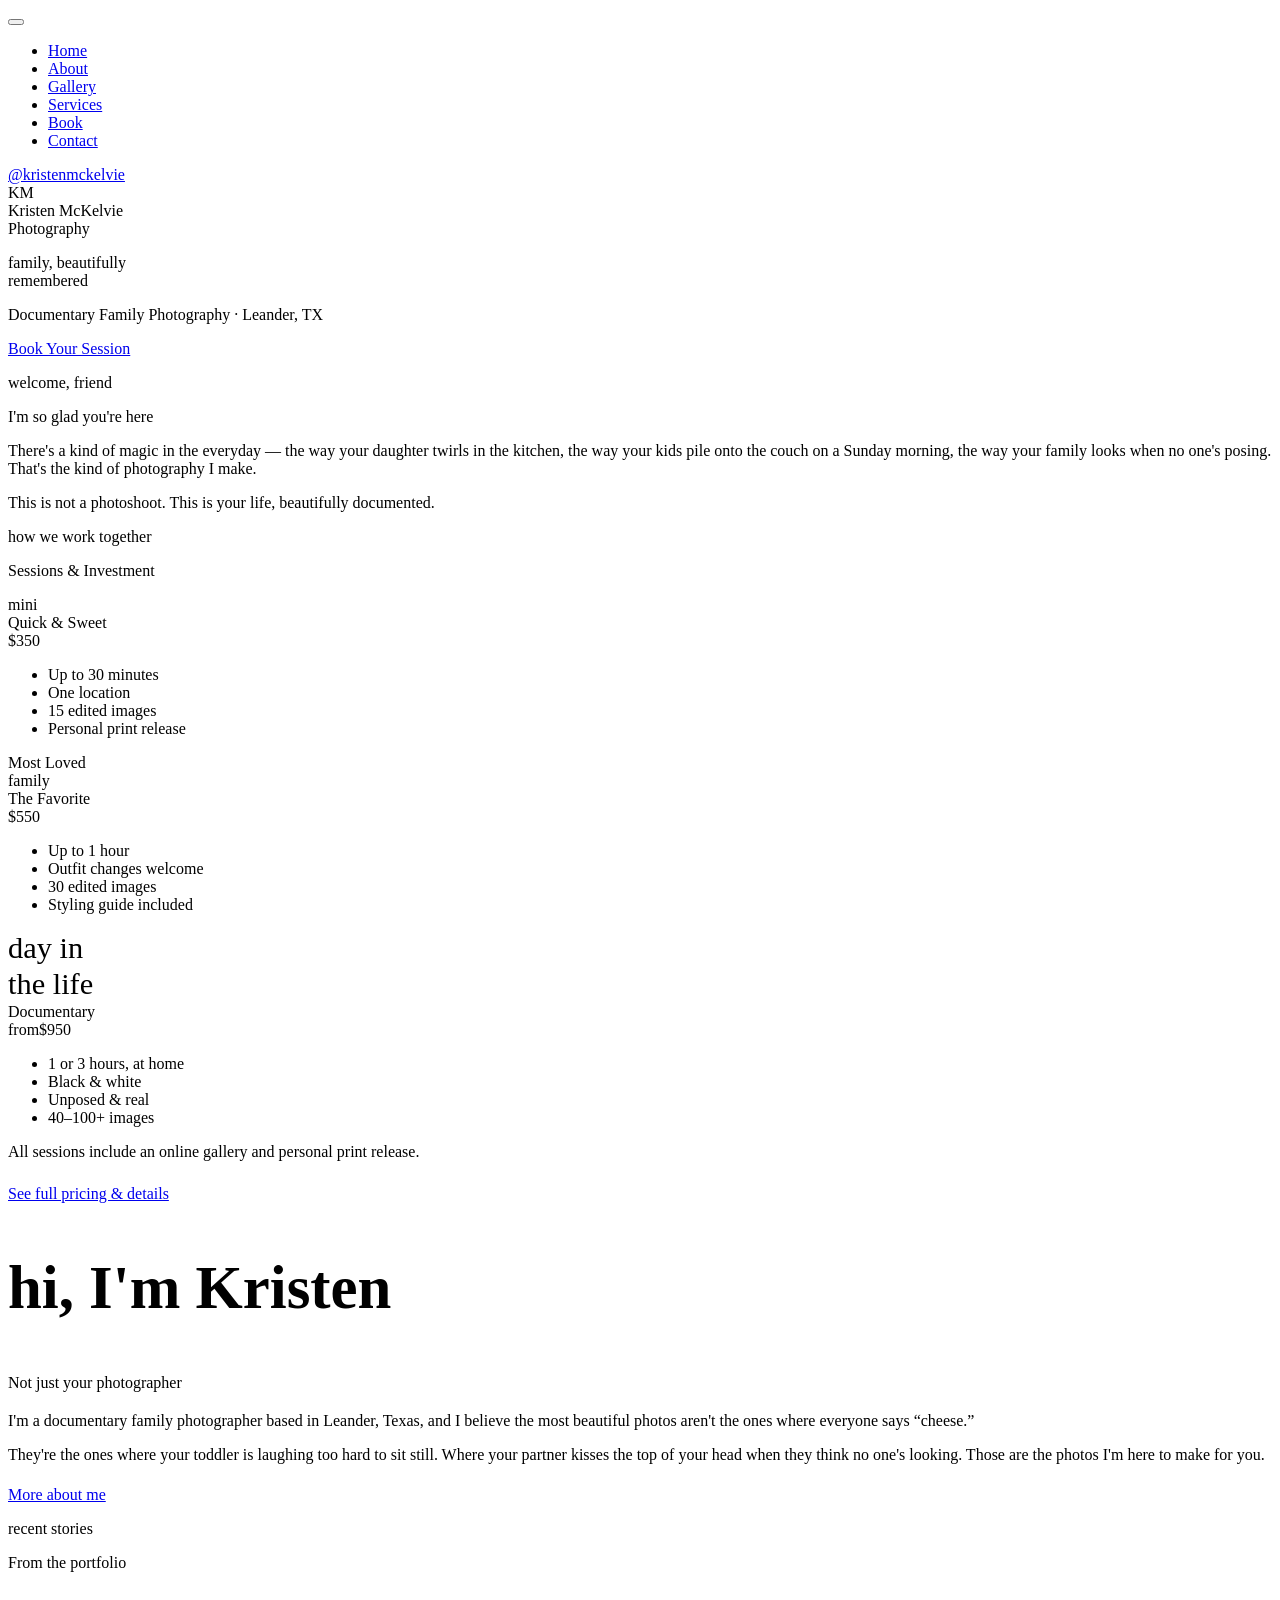
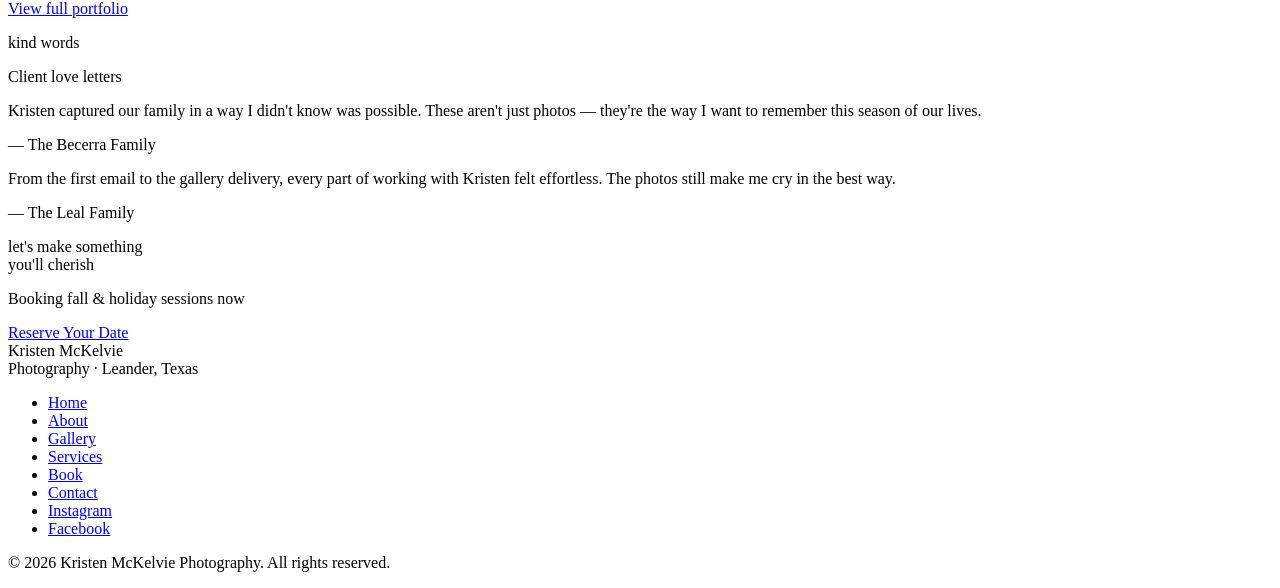
==== index.html @ efed66d5 "Add files via upload" ====
<!DOCTYPE html>
<html lang="en">
<head>
  <meta charset="UTF-8" />
  <meta name="viewport" content="width=device-width, initial-scale=1.0" />
  <title>Kristen McKelvie Photography | Documentary Family Photography in Leander, TX</title>
  <meta name="description" content="Documentary-style family photography in Leander, Texas. Real, unposed moments — beautifully remembered. Family sessions, mini sessions, and Day In The Life documentary sessions." />

  <!-- Google Fonts: Quicksand + Libre Baskerville -->
  <link rel="preconnect" href="https://fonts.googleapis.com" />
  <link rel="preconnect" href="https://fonts.gstatic.com" crossorigin />
  <link href="https://fonts.googleapis.com/css2?family=Quicksand:wght@300;400;500&family=Libre+Baskerville:ital@0;1&display=swap" rel="stylesheet" />

  <link rel="stylesheet" href="css/style.css" />
</head>
<body>

  <!-- ============ HEADER ============ -->
  <header class="site-header">
    <div class="nav-bar">
      <button class="nav-toggle" aria-label="Menu" aria-expanded="false">
        <span></span><span></span><span></span>
      </button>
      <ul class="nav-links" id="navLinks">
        <li><a href="index.html" class="active">Home</a></li>
        <li><a href="about.html">About</a></li>
        <li><a href="gallery.html">Gallery</a></li>
        <li><a href="services.html">Services</a></li>
        <li><a href="booking.html">Book</a></li>
        <li><a href="contact.html">Contact</a></li>
      </ul>
      <a href="https://www.instagram.com/kristenmckelvie/" target="_blank" rel="noopener" class="nav-social">@kristenmckelvie</a>
    </div>

    <div class="logo-lockup">
      <div class="logo-monogram">KM</div>
      <div class="logo-name">Kristen McKelvie</div>
      <div class="logo-sub">Photography</div>
    </div>
  </header>

  <!-- ============ HERO ============ -->
  <!-- To set the hero image: add background-image in the style attribute below,
       e.g. style="background-image:url('images/hero.jpg')" -->
  <section class="hero" style="background-image:url('images/hero.jpg')">
    <div class="hero-inner">
      <p class="hero-script">family, beautifully<br />remembered</p>
      <p class="hero-eyebrow">Documentary Family Photography &middot; Leander, TX</p>
      <a href="booking.html" class="btn btn-light">Book Your Session</a>
    </div>
  </section>

  <!-- ============ WELCOME ============ -->
  <section class="section-pad bg-cream center">
    <div class="wrap fade-up">
      <p class="section-script">welcome, friend</p>
      <p class="section-eyebrow">I'm so glad you're here</p>
      <p class="lead">
        There's a kind of magic in the everyday &mdash; the way your daughter
        twirls in the kitchen, the way your kids pile onto the couch on a Sunday
        morning, the way your family looks when no one's posing. That's the kind
        of photography I make.
      </p>
      <p class="tagline">
        This is not a photoshoot. This is your life, beautifully documented.
      </p>
    </div>
  </section>

  <!-- ============ PRICING ============ -->
  <section class="section-pad bg-offwhite center">
    <div class="wrap fade-up">
      <p class="section-script">how we work together</p>
      <p class="section-eyebrow">Sessions &amp; Investment</p>

      <div class="pricing-grid">
        <!-- Mini -->
        <div class="price-card">
          <div class="tier-name">mini</div>
          <div class="tier-kicker">Quick &amp; Sweet</div>
          <div class="tier-price">$350</div>
          <ul>
            <li>Up to 30 minutes</li>
            <li>One location</li>
            <li>15 edited images</li>
            <li>Personal print release</li>
          </ul>
        </div>

        <!-- Family (featured) -->
        <div class="price-card featured">
          <div class="badge">Most Loved</div>
          <div class="tier-name">family</div>
          <div class="tier-kicker">The Favorite</div>
          <div class="tier-price">$550</div>
          <ul>
            <li>Up to 1 hour</li>
            <li>Outfit changes welcome</li>
            <li>30 edited images</li>
            <li>Styling guide included</li>
          </ul>
        </div>

        <!-- Day In The Life -->
        <div class="price-card">
          <div class="tier-name" style="font-size:1.9rem;line-height:1.2;">day in<br />the life</div>
          <div class="tier-kicker">Documentary</div>
          <div class="tier-price"><span class="from">from</span>$950</div>
          <ul>
            <li>1 or 3 hours, at home</li>
            <li>Black &amp; white</li>
            <li>Unposed &amp; real</li>
            <li>40&ndash;100+ images</li>
          </ul>
        </div>
      </div>

      <p class="tagline" style="color:var(--slate);">
        All sessions include an online gallery and personal print release.
      </p>
      <div style="margin-top:1.5rem;">
        <a href="services.html" class="text-link">See full pricing &amp; details</a>
      </div>
    </div>
  </section>

  <!-- ============ ABOUT ============ -->
  <section class="section-pad bg-cream">
    <div class="wrap split fade-up">
      <div class="split-img" style="background-image:url('images/kristen-portrait.jpg')"></div>
      <div>
        <h2 class="script" style="font-size:clamp(2.6rem,5vw,3.8rem);">hi, I'm Kristen</h2>
        <p class="eyebrow" style="margin:0.75rem 0 1.25rem;">Not just your photographer</p>
        <p>
          I'm a documentary family photographer based in Leander, Texas, and I
          believe the most beautiful photos aren't the ones where everyone says
          &ldquo;cheese.&rdquo;
        </p>
        <p>
          They're the ones where your toddler is laughing too hard to sit still.
          Where your partner kisses the top of your head when they think no
          one's looking. Those are the photos I'm here to make for you.
        </p>
        <p style="margin-top:1.4rem;">
          <a href="about.html" class="text-link">More about me</a>
        </p>
      </div>
    </div>
  </section>

  <!-- ============ PORTFOLIO PREVIEW ============ -->
  <section class="section-pad bg-offwhite center">
    <div class="wrap fade-up">
      <p class="section-script">recent stories</p>
      <p class="section-eyebrow">From the portfolio</p>
      <div class="gallery-grid">
        <!-- Replace the background-image paths with your real photos -->
        <div class="tile" style="background-image:url('images/portfolio-1.jpg')"></div>
        <div class="tile" style="background-image:url('images/portfolio-2.jpg')"></div>
        <div class="tile" style="background-image:url('images/portfolio-3.jpg')"></div>
        <div class="tile" style="background-image:url('images/portfolio-4.jpg')"></div>
        <div class="tile" style="background-image:url('images/portfolio-5.jpg')"></div>
        <div class="tile" style="background-image:url('images/portfolio-6.jpg')"></div>
        <div class="tile" style="background-image:url('images/portfolio-7.jpg')"></div>
        <div class="tile" style="background-image:url('images/portfolio-8.jpg')"></div>
      </div>
      <div style="margin-top:1.75rem;">
        <a href="gallery.html" class="text-link">View full portfolio</a>
      </div>
    </div>
  </section>

  <!-- ============ TESTIMONIALS ============ -->
  <section class="section-pad bg-cream center">
    <div class="wrap fade-up">
      <p class="section-script">kind words</p>
      <p class="section-eyebrow">Client love letters</p>
      <div class="testimonial-grid">
        <div class="testimonial">
          <p>
            Kristen captured our family in a way I didn't know was possible.
            These aren't just photos &mdash; they're the way I want to remember
            this season of our lives.
          </p>
          <p class="attr">&mdash; The Becerra Family</p>
        </div>
        <div class="testimonial">
          <p>
            From the first email to the gallery delivery, every part of working
            with Kristen felt effortless. The photos still make me cry in the
            best way.
          </p>
          <p class="attr">&mdash; The Leal Family</p>
        </div>
      </div>
    </div>
  </section>

  <!-- ============ CTA ============ -->
  <section class="cta-banner fade-up">
    <p class="script">let's make something<br />you'll cherish</p>
    <p class="eyebrow">Booking fall &amp; holiday sessions now</p>
    <a href="booking.html" class="btn btn-light">Reserve Your Date</a>
  </section>

  <!-- ============ FOOTER ============ -->
  <footer class="site-footer">
    <div class="f-name">Kristen McKelvie</div>
    <div class="f-sub">Photography &middot; Leander, Texas</div>
    <ul class="f-links">
      <li><a href="index.html">Home</a></li>
      <li><a href="about.html">About</a></li>
      <li><a href="gallery.html">Gallery</a></li>
      <li><a href="services.html">Services</a></li>
      <li><a href="booking.html">Book</a></li>
      <li><a href="contact.html">Contact</a></li>
      <li><a href="https://www.instagram.com/kristenmckelvie/" target="_blank" rel="noopener">Instagram</a></li>
      <li><a href="https://www.facebook.com/KristenLeePhotog/" target="_blank" rel="noopener">Facebook</a></li>
    </ul>
    <p class="f-fine">&copy; 2026 Kristen McKelvie Photography. All rights reserved.</p>
  </footer>

  <script src="js/main.js"></script>
</body>
</html>
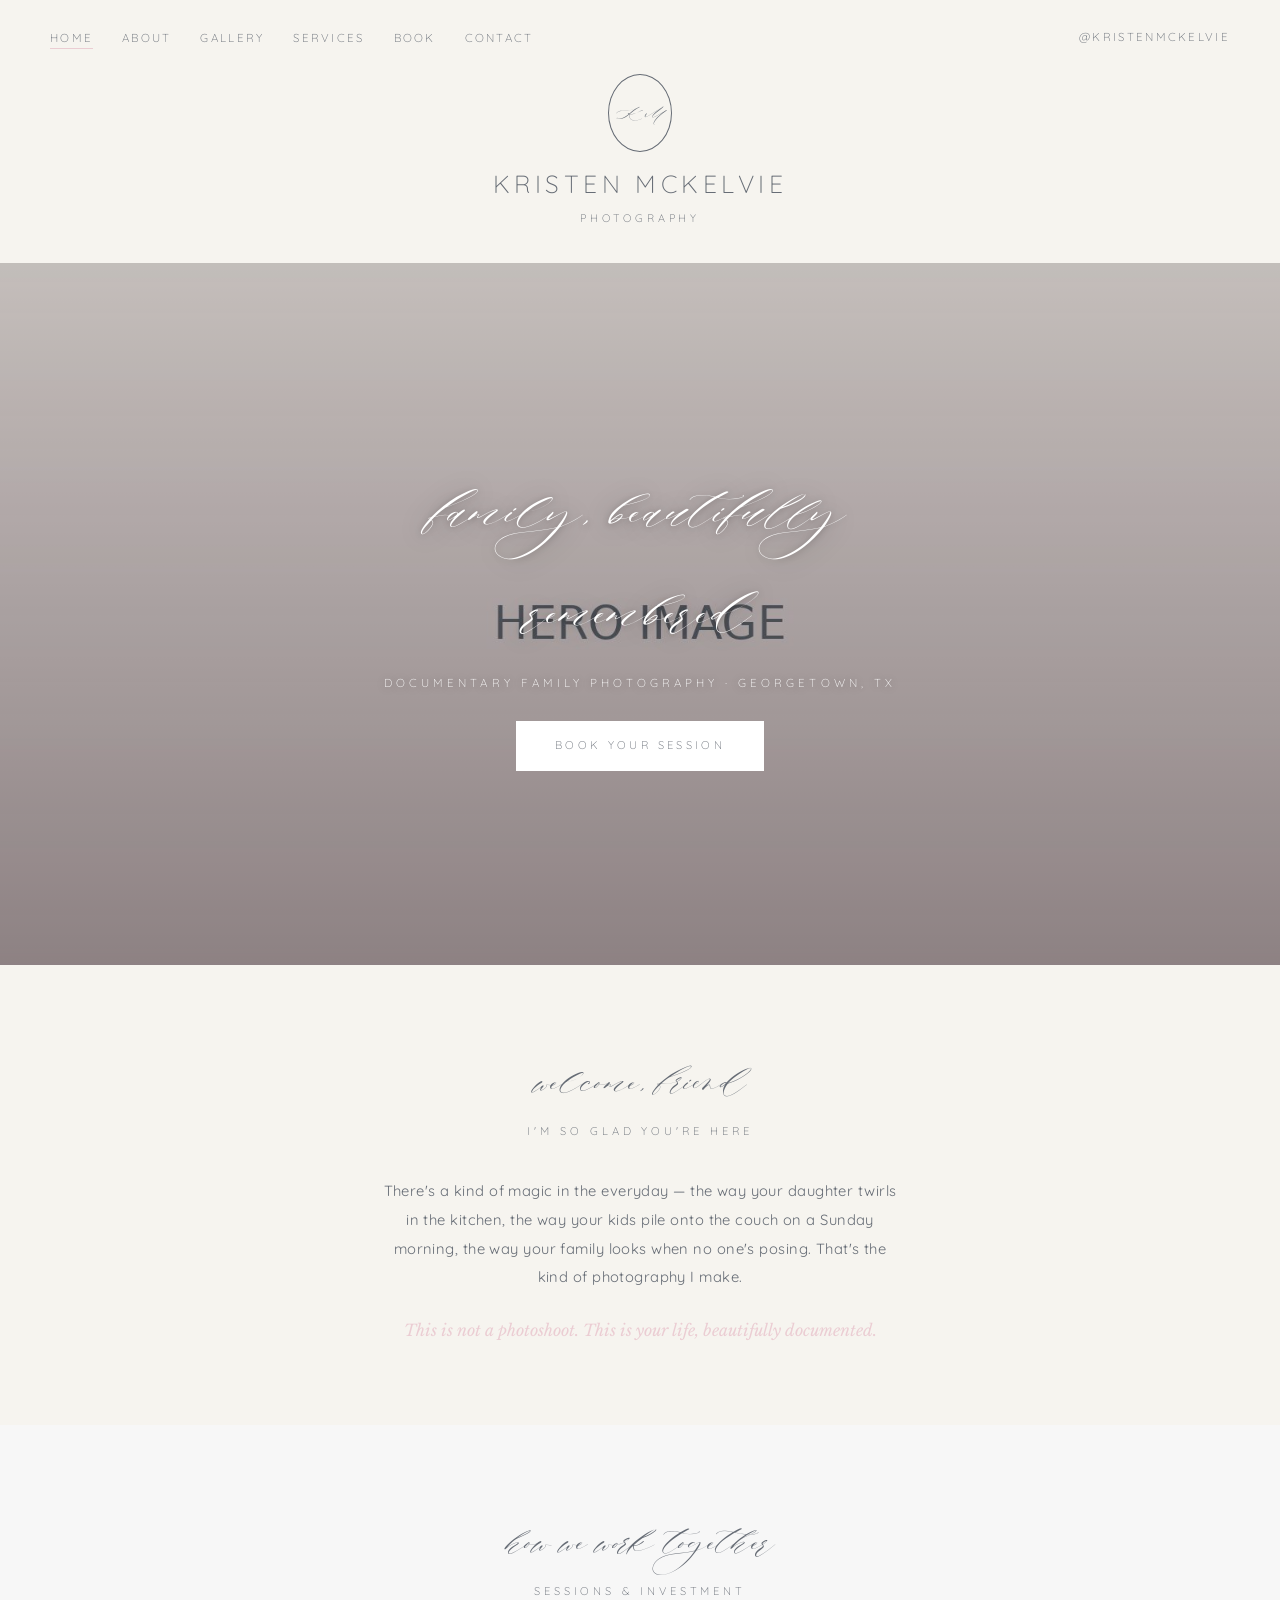
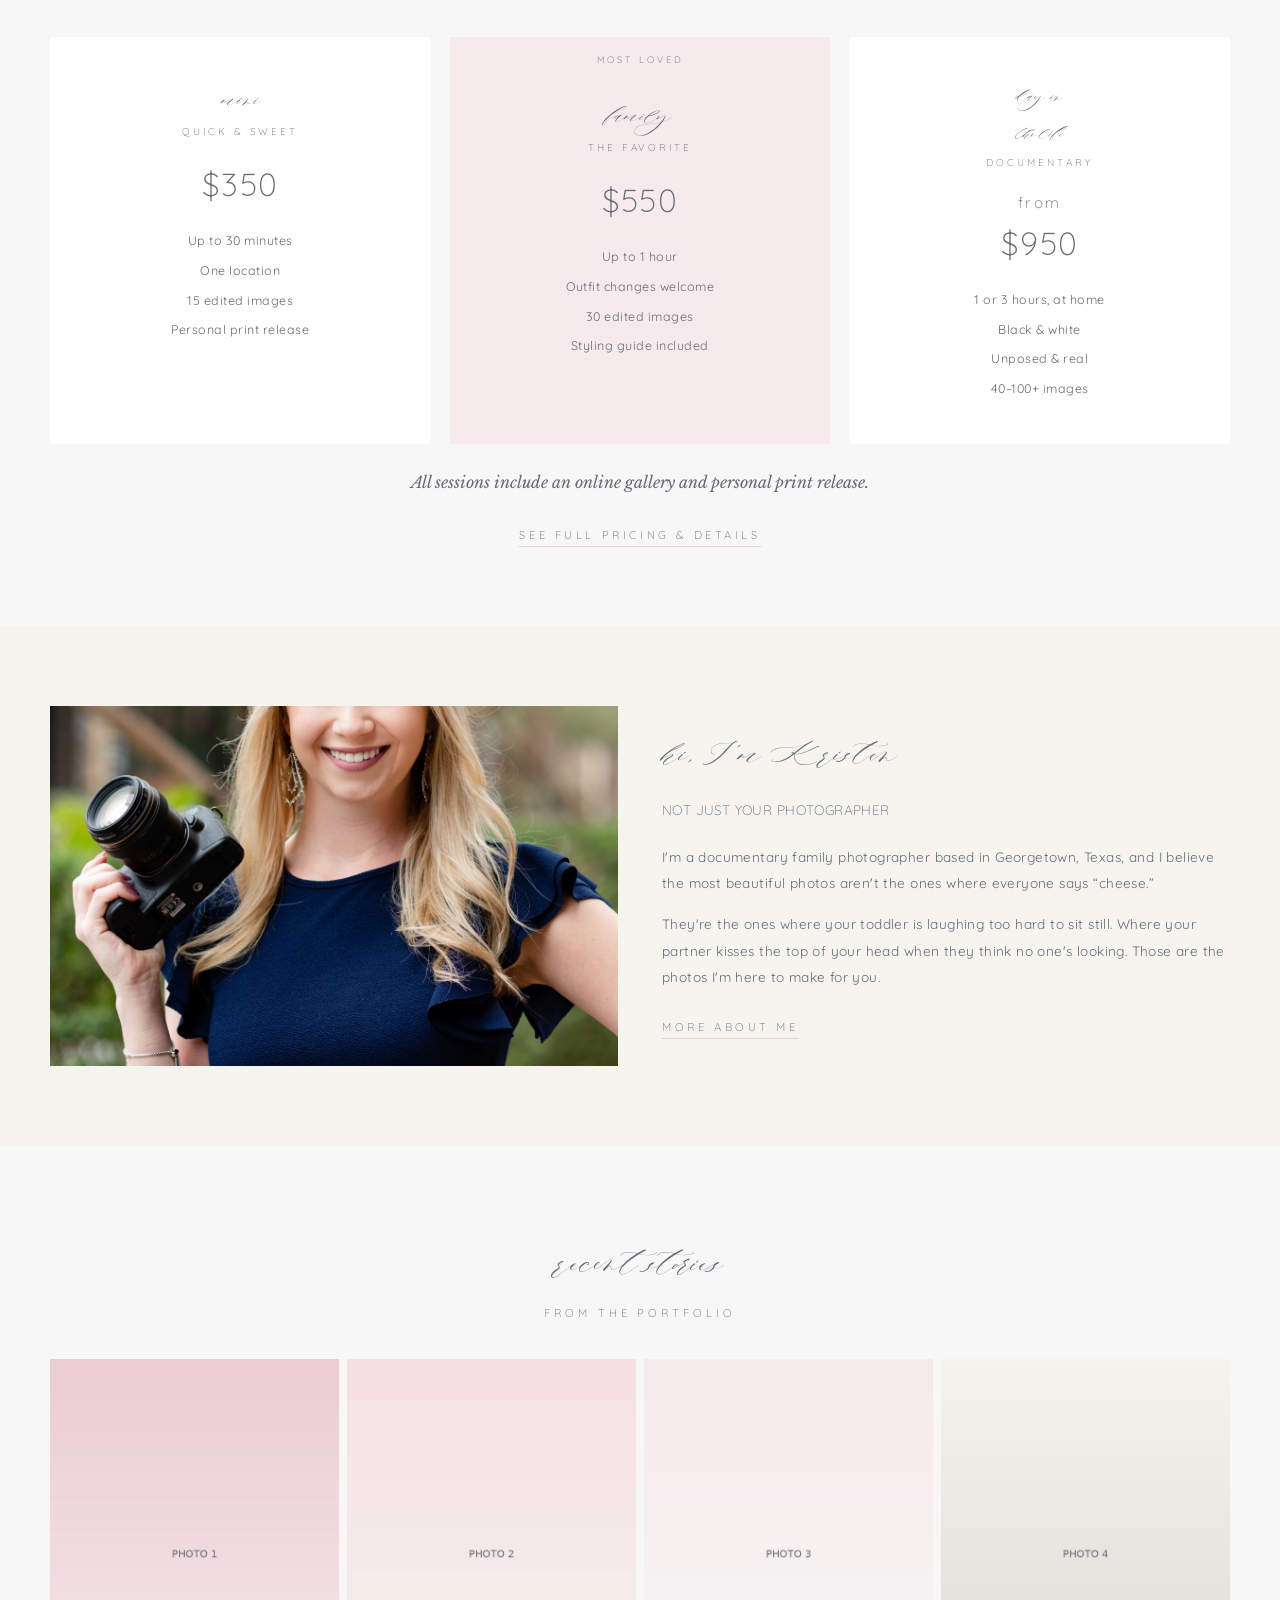
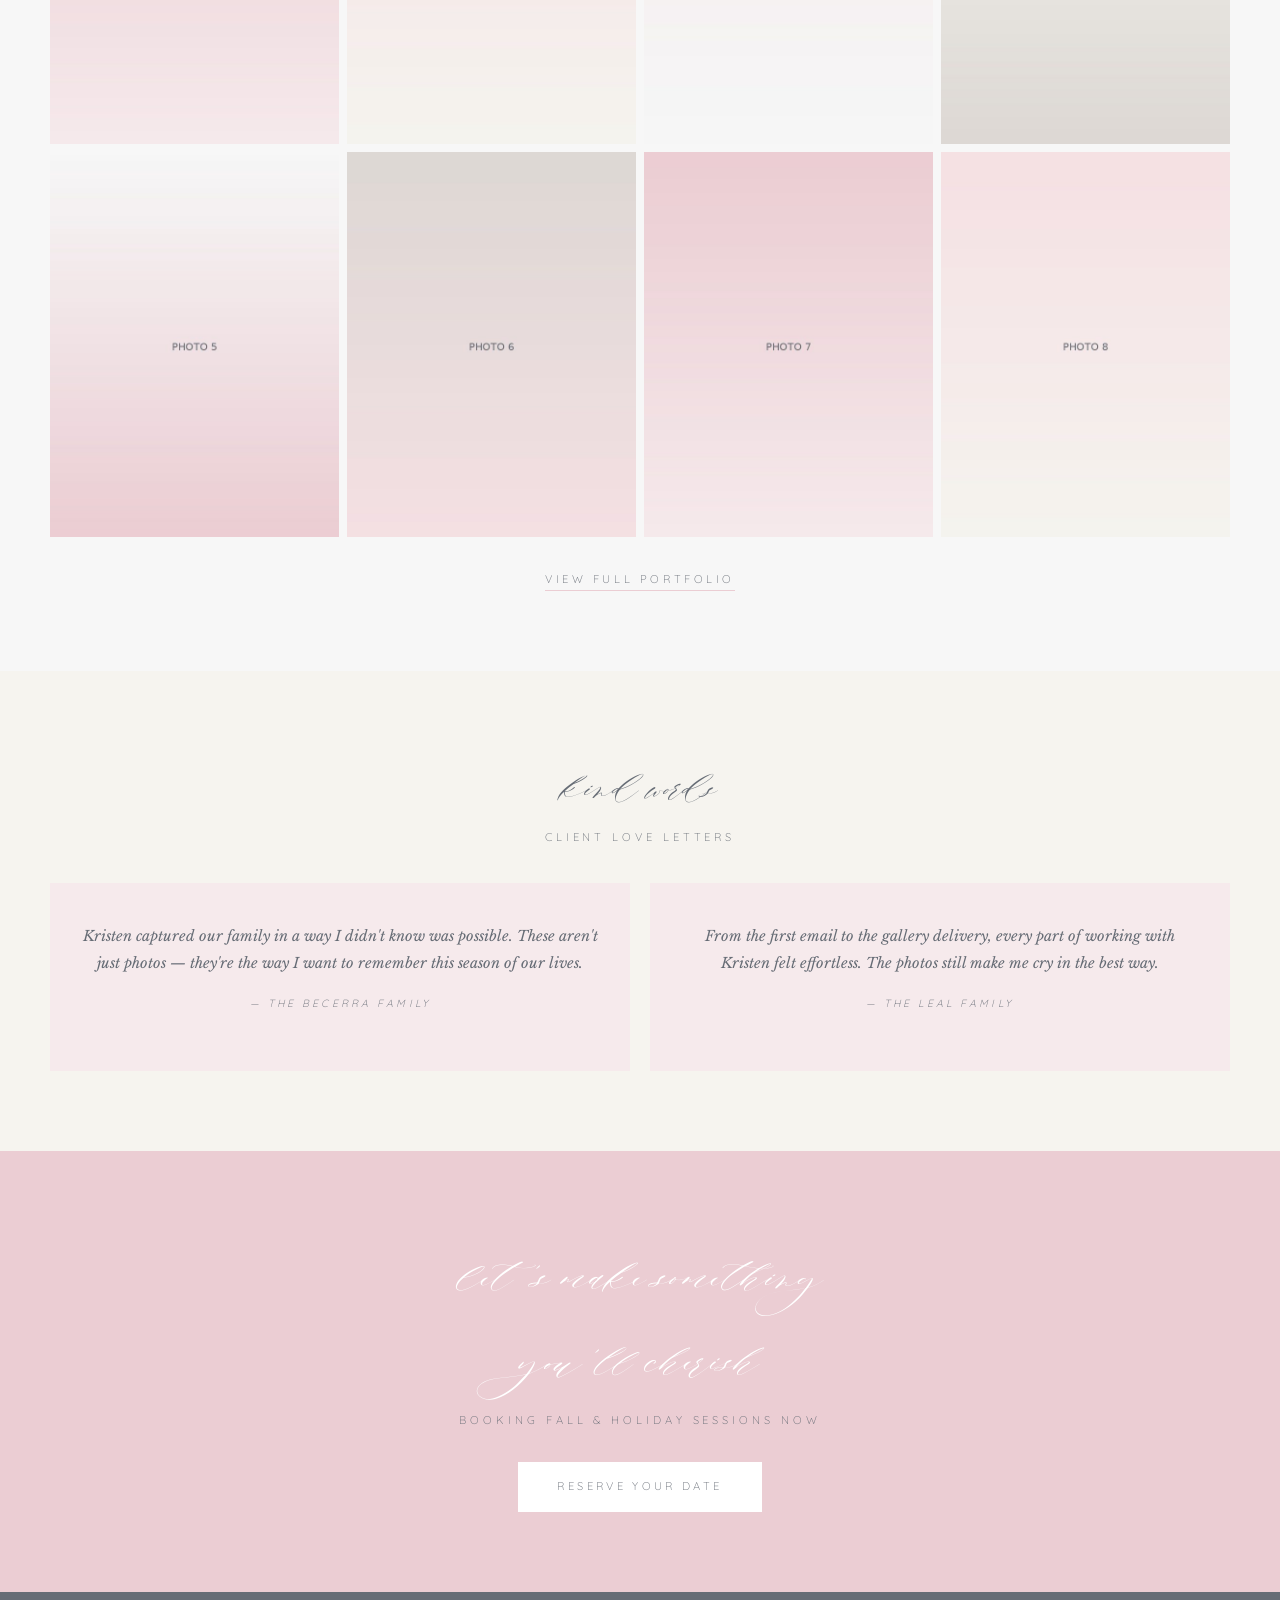
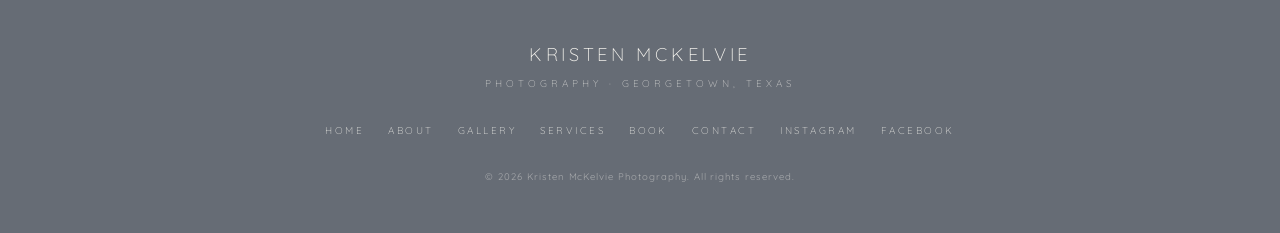
==== commit 22ae64af: "Update location from Leander to Georgetown across all pages Also adds CLAUDE.md with note to commit " ====
--- a/index.html
+++ b/index.html
@@ -3,8 +3,8 @@
 <head>
   <meta charset="UTF-8" />
   <meta name="viewport" content="width=device-width, initial-scale=1.0" />
-  <title>Kristen McKelvie Photography | Documentary Family Photography in Leander, TX</title>
-  <meta name="description" content="Documentary-style family photography in Leander, Texas. Real, unposed moments — beautifully remembered. Family sessions, mini sessions, and Day In The Life documentary sessions." />
+  <title>Kristen McKelvie Photography | Documentary Family Photography in Georgetown, TX</title>
+  <meta name="description" content="Documentary-style family photography in Georgetown, Texas. Real, unposed moments — beautifully remembered. Family sessions, mini sessions, and Day In The Life documentary sessions." />
 
   <!-- Google Fonts: Quicksand + Libre Baskerville -->
   <link rel="preconnect" href="https://fonts.googleapis.com" />
@@ -45,7 +45,7 @@
   <section class="hero" style="background-image:url('images/hero.jpg')">
     <div class="hero-inner">
       <p class="hero-script">family, beautifully<br />remembered</p>
-      <p class="hero-eyebrow">Documentary Family Photography &middot; Leander, TX</p>
+      <p class="hero-eyebrow">Documentary Family Photography &middot; Georgetown, TX</p>
       <a href="booking.html" class="btn btn-light">Book Your Session</a>
     </div>
   </section>
@@ -132,7 +132,7 @@
         <h2 class="script" style="font-size:clamp(2.6rem,5vw,3.8rem);">hi, I'm Kristen</h2>
         <p class="eyebrow" style="margin:0.75rem 0 1.25rem;">Not just your photographer</p>
         <p>
-          I'm a documentary family photographer based in Leander, Texas, and I
+          I'm a documentary family photographer based in Georgetown, Texas, and I
           believe the most beautiful photos aren't the ones where everyone says
           &ldquo;cheese.&rdquo;
         </p>
@@ -206,7 +206,7 @@
   <!-- ============ FOOTER ============ -->
   <footer class="site-footer">
     <div class="f-name">Kristen McKelvie</div>
-    <div class="f-sub">Photography &middot; Leander, Texas</div>
+    <div class="f-sub">Photography &middot; Georgetown, Texas</div>
     <ul class="f-links">
       <li><a href="index.html">Home</a></li>
       <li><a href="about.html">About</a></li>
--- a/css/style.css
+++ b/css/style.css
@@ -0,0 +1,666 @@
+/* ============================================
+   Kristen McKelvie Photography
+   Shared stylesheet
+   ============================================ */
+
+/* ---- Fonts ---- */
+@font-face {
+  font-family: "Roselyn";
+  src: url("../fonts/Roselyn-Regular.woff2") format("woff2"),
+       url("../fonts/Roselyn-Regular.woff") format("woff"),
+       url("../fonts/Roselyn-Regular.ttf") format("truetype");
+  font-weight: normal;
+  font-style: normal;
+  font-display: swap;
+}
+
+/* Quicksand + Libre Baskerville load from Google Fonts via <link> in each page head */
+
+/* ---- Design tokens ---- */
+:root {
+  --slate:        #666c75;
+  --cream:        #f6f4ef;
+  --offwhite:     #f7f7f7;
+  --rose:         #ebcdd3;
+  --blush:        #f5e0e4;
+  --blush-pale:   #f6eaec;
+  --taupe:        #ddd8d4;
+  --white:        #ffffff;
+
+  --font-script:  "Roselyn", "Pinyon Script", cursive;
+  --font-serif:   "Libre Baskerville", Georgia, serif;
+  --font-sans:    "Quicksand", -apple-system, BlinkMacSystemFont, sans-serif;
+
+  --maxw:         1180px;
+}
+
+/* ---- Reset ---- */
+* { margin: 0; padding: 0; box-sizing: border-box; }
+html { scroll-behavior: smooth; }
+body {
+  font-family: var(--font-sans);
+  font-weight: 400;
+  color: var(--slate);
+  background: var(--cream);
+  line-height: 1.6;
+  -webkit-font-smoothing: antialiased;
+}
+img { max-width: 100%; display: block; }
+a { color: inherit; }
+
+/* ---- Typography helpers ---- */
+.script {
+  font-family: var(--font-script);
+  font-weight: normal;
+  line-height: 1.1;
+  color: var(--slate);
+}
+.eyebrow {
+  font-family: var(--font-sans);
+  font-weight: 300;
+  font-size: 0.7rem;
+  letter-spacing: 0.35em;
+  text-transform: uppercase;
+  color: var(--slate);
+}
+.serif-italic {
+  font-family: var(--font-serif);
+  font-style: italic;
+}
+.section-pad { padding: 5rem 1.5rem; }
+.wrap { max-width: var(--maxw); margin: 0 auto; }
+.center { text-align: center; }
+
+/* ---- Buttons ---- */
+.btn {
+  display: inline-block;
+  font-family: var(--font-sans);
+  font-weight: 300;
+  font-size: 0.7rem;
+  letter-spacing: 0.3em;
+  text-transform: uppercase;
+  text-decoration: none;
+  padding: 0.95rem 2.4rem;
+  border: 1px solid transparent;
+  transition: all 0.25s ease;
+  cursor: pointer;
+}
+.btn-light { background: var(--white); color: var(--slate); }
+.btn-light:hover { background: var(--slate); color: var(--cream); }
+.btn-slate { background: var(--slate); color: var(--cream); }
+.btn-slate:hover { background: transparent; color: var(--slate); border-color: var(--slate); }
+.btn-outline { background: transparent; color: var(--slate); border-color: var(--slate); }
+.btn-outline:hover { background: var(--slate); color: var(--cream); }
+
+.text-link {
+  font-family: var(--font-sans);
+  font-weight: 300;
+  font-size: 0.7rem;
+  letter-spacing: 0.32em;
+  text-transform: uppercase;
+  text-decoration: none;
+  color: var(--slate);
+  border-bottom: 1px solid var(--rose);
+  padding-bottom: 4px;
+  transition: border-color 0.25s ease;
+}
+.text-link:hover { border-color: var(--slate); }
+
+/* ============================================
+   HEADER / NAV
+   ============================================ */
+.site-header {
+  background: var(--cream);
+  padding: 1.5rem 1.5rem 0.5rem;
+}
+.nav-bar {
+  max-width: var(--maxw);
+  margin: 0 auto;
+  display: flex;
+  justify-content: space-between;
+  align-items: center;
+}
+.nav-links {
+  display: flex;
+  gap: 1.8rem;
+  list-style: none;
+}
+.nav-links a {
+  font-family: var(--font-sans);
+  font-weight: 300;
+  font-size: 0.72rem;
+  letter-spacing: 0.2em;
+  text-transform: uppercase;
+  text-decoration: none;
+  color: var(--slate);
+  padding-bottom: 3px;
+  border-bottom: 1px solid transparent;
+  transition: border-color 0.2s ease;
+}
+.nav-links a:hover,
+.nav-links a.active { border-bottom-color: var(--rose); }
+
+.nav-social {
+  font-family: var(--font-sans);
+  font-weight: 300;
+  font-size: 0.72rem;
+  letter-spacing: 0.2em;
+  text-transform: uppercase;
+  text-decoration: none;
+  color: var(--slate);
+}
+
+/* Logo lockup */
+.logo-lockup {
+  text-align: center;
+  padding: 1.5rem 0 1.75rem;
+}
+.logo-monogram {
+  display: inline-flex;
+  align-items: center;
+  justify-content: center;
+  width: 64px; height: 78px;
+  border: 1px solid var(--slate);
+  border-radius: 50%;
+  font-family: var(--font-script);
+  font-size: 2.1rem;
+  color: var(--slate);
+  margin-bottom: 0.75rem;
+}
+.logo-name {
+  font-family: var(--font-sans);
+  font-weight: 300;
+  font-size: 1.55rem;
+  letter-spacing: 0.18em;
+  text-transform: uppercase;
+  color: var(--slate);
+}
+.logo-sub {
+  font-family: var(--font-sans);
+  font-weight: 300;
+  font-size: 0.68rem;
+  letter-spacing: 0.35em;
+  text-transform: uppercase;
+  color: var(--slate);
+  margin-top: 0.4rem;
+}
+
+/* Mobile nav toggle */
+.nav-toggle { display: none; background: none; border: none; cursor: pointer; }
+.nav-toggle span {
+  display: block; width: 24px; height: 1.5px;
+  background: var(--slate); margin: 5px 0;
+  transition: all 0.3s ease;
+}
+
+/* ============================================
+   HERO
+   ============================================ */
+.hero {
+  position: relative;
+  min-height: 78vh;
+  display: flex;
+  align-items: center;
+  justify-content: center;
+  text-align: center;
+  background-size: cover;
+  background-position: center;
+  background-color: var(--taupe);
+}
+.hero::after {
+  content: "";
+  position: absolute; inset: 0;
+  background: linear-gradient(180deg, rgba(0,0,0,0.12), rgba(0,0,0,0.42));
+}
+.hero-inner { position: relative; z-index: 2; padding: 2rem 1.5rem; color: var(--white); }
+.hero-script {
+  font-family: var(--font-script);
+  font-size: clamp(3.2rem, 8vw, 6rem);
+  line-height: 1.05;
+  color: var(--white);
+  margin-bottom: 1rem;
+  text-shadow: 0 2px 24px rgba(0,0,0,0.35), 0 1px 6px rgba(0,0,0,0.25);
+}
+.hero-eyebrow {
+  font-family: var(--font-sans);
+  font-weight: 300;
+  font-size: 0.72rem;
+  letter-spacing: 0.35em;
+  text-transform: uppercase;
+  color: var(--white);
+  margin-bottom: 1.75rem;
+  text-shadow: 0 1px 8px rgba(0,0,0,0.4);
+}
+
+/* page banner (smaller hero for inner pages) */
+.page-banner {
+  position: relative;
+  min-height: 42vh;
+  display: flex;
+  align-items: center;
+  justify-content: center;
+  text-align: center;
+  background-size: cover;
+  background-position: center;
+  background-color: var(--taupe);
+}
+.page-banner::after {
+  content: "";
+  position: absolute; inset: 0;
+  background: rgba(0,0,0,0.18);
+}
+.page-banner .script {
+  position: relative; z-index: 2;
+  font-size: clamp(2.8rem, 7vw, 4.8rem);
+  color: var(--white);
+}
+
+/* ============================================
+   GENERIC SECTION PIECES
+   ============================================ */
+.section-script {
+  font-family: var(--font-script);
+  font-size: clamp(2.6rem, 5.5vw, 4rem);
+  color: var(--slate);
+  line-height: 1.1;
+  margin-bottom: 0.5rem;
+}
+.section-eyebrow {
+  font-family: var(--font-sans);
+  font-weight: 300;
+  font-size: 0.7rem;
+  letter-spacing: 0.35em;
+  text-transform: uppercase;
+  color: var(--slate);
+  margin-bottom: 2.25rem;
+}
+.lead {
+  font-size: 0.92rem;
+  line-height: 1.95;
+  letter-spacing: 0.03em;
+  max-width: 520px;
+  margin: 0 auto;
+}
+.tagline {
+  font-family: var(--font-serif);
+  font-style: italic;
+  font-size: 1rem;
+  line-height: 1.8;
+  color: var(--rose);
+  max-width: 480px;
+  margin: 1.5rem auto 0;
+}
+
+/* ============================================
+   PRICING CARDS
+   ============================================ */
+.pricing-grid {
+  display: grid;
+  grid-template-columns: repeat(3, 1fr);
+  gap: 1.2rem;
+  margin-top: 1rem;
+}
+.price-card {
+  background: var(--white);
+  padding: 2.5rem 1.4rem;
+  text-align: center;
+  position: relative;
+}
+.price-card.featured { background: var(--blush-pale); }
+.price-card .badge {
+  position: absolute; top: 1rem; left: 50%;
+  transform: translateX(-50%);
+  font-family: var(--font-sans);
+  font-weight: 300;
+  font-size: 0.58rem;
+  letter-spacing: 0.3em;
+  text-transform: uppercase;
+  color: var(--slate);
+}
+.price-card .tier-name {
+  font-family: var(--font-script);
+  font-size: 2.6rem;
+  color: var(--slate);
+  line-height: 1;
+  margin-bottom: 0.3rem;
+}
+.price-card.featured .tier-name { margin-top: 1rem; }
+.price-card .tier-kicker {
+  font-family: var(--font-sans);
+  font-weight: 300;
+  font-size: 0.62rem;
+  letter-spacing: 0.3em;
+  text-transform: uppercase;
+  margin-bottom: 1.25rem;
+}
+.price-card .tier-price {
+  font-family: var(--font-sans);
+  font-weight: 300;
+  font-size: 2rem;
+  letter-spacing: 0.04em;
+  margin-bottom: 1rem;
+}
+.price-card .tier-price .from {
+  font-size: 0.95rem;
+  display: block;
+  letter-spacing: 0.15em;
+  margin-bottom: 0.2rem;
+}
+.price-card ul { list-style: none; }
+.price-card li {
+  font-size: 0.78rem;
+  letter-spacing: 0.04em;
+  padding: 0.3rem 0;
+}
+
+/* ============================================
+   ABOUT SPLIT
+   ============================================ */
+.split {
+  display: grid;
+  grid-template-columns: 1fr 1fr;
+  gap: 2.75rem;
+  align-items: center;
+}
+.split-img {
+  background: var(--taupe);
+  background-size: cover;
+  background-position: center;
+  min-height: 360px;
+}
+.split h2 { font-weight: normal; }
+.split p {
+  font-size: 0.85rem;
+  line-height: 1.95;
+  letter-spacing: 0.03em;
+  margin-bottom: 0.9rem;
+}
+
+/* ============================================
+   GALLERY GRID
+   ============================================ */
+.gallery-grid {
+  display: grid;
+  grid-template-columns: repeat(4, 1fr);
+  gap: 0.5rem;
+}
+.gallery-grid .tile {
+  aspect-ratio: 3 / 4;
+  background: var(--taupe);
+  background-size: cover;
+  background-position: center;
+  overflow: hidden;
+}
+.gallery-grid .tile img {
+  width: 100%; height: 100%;
+  object-fit: cover;
+  transition: transform 0.6s ease;
+}
+.gallery-grid .tile:hover img { transform: scale(1.05); }
+
+/* ============================================
+   TESTIMONIALS
+   ============================================ */
+.testimonial-grid {
+  display: grid;
+  grid-template-columns: 1fr 1fr;
+  gap: 1.2rem;
+}
+.testimonial {
+  background: var(--blush-pale);
+  padding: 2.5rem 2rem;
+}
+.testimonial p {
+  font-family: var(--font-serif);
+  font-style: italic;
+  font-size: 0.9rem;
+  line-height: 1.85;
+  margin-bottom: 1.1rem;
+}
+.testimonial .attr {
+  font-family: var(--font-sans);
+  font-weight: 300;
+  font-size: 0.65rem;
+  letter-spacing: 0.3em;
+  text-transform: uppercase;
+}
+
+/* ============================================
+   CTA BANNER
+   ============================================ */
+.cta-banner {
+  background: var(--rose);
+  text-align: center;
+  padding: 5rem 1.5rem;
+}
+.cta-banner .script {
+  font-size: clamp(3rem, 6vw, 5rem);
+  color: var(--white);
+  margin-bottom: 0.75rem;
+}
+.cta-banner .eyebrow { margin-bottom: 2rem; }
+
+/* ============================================
+   FOOTER
+   ============================================ */
+.site-footer {
+  background: var(--slate);
+  color: var(--cream);
+  text-align: center;
+  padding: 3rem 1.5rem;
+}
+.site-footer .f-name {
+  font-family: var(--font-sans);
+  font-weight: 300;
+  font-size: 1.15rem;
+  letter-spacing: 0.2em;
+  text-transform: uppercase;
+  margin-bottom: 0.4rem;
+}
+.site-footer .f-sub {
+  font-family: var(--font-sans);
+  font-weight: 300;
+  font-size: 0.62rem;
+  letter-spacing: 0.4em;
+  text-transform: uppercase;
+  color: rgba(246,244,239,0.7);
+  margin-bottom: 1.5rem;
+}
+.site-footer .f-links {
+  display: flex;
+  justify-content: center;
+  gap: 1.5rem;
+  flex-wrap: wrap;
+  list-style: none;
+}
+.site-footer .f-links a {
+  font-family: var(--font-sans);
+  font-weight: 300;
+  font-size: 0.62rem;
+  letter-spacing: 0.25em;
+  text-transform: uppercase;
+  text-decoration: none;
+  color: rgba(246,244,239,0.85);
+  transition: color 0.2s ease;
+}
+.site-footer .f-links a:hover { color: var(--white); }
+.site-footer .f-fine {
+  margin-top: 1.75rem;
+  font-size: 0.6rem;
+  letter-spacing: 0.1em;
+  color: rgba(246,244,239,0.45);
+}
+
+/* ============================================
+   FORMS  (contact / inquiry)
+   ============================================ */
+.form-grid {
+  max-width: 620px;
+  margin: 0 auto;
+  display: grid;
+  gap: 1.2rem;
+}
+.form-row {
+  display: grid;
+  grid-template-columns: 1fr 1fr;
+  gap: 1.2rem;
+}
+.field label {
+  display: block;
+  font-family: var(--font-sans);
+  font-weight: 300;
+  font-size: 0.62rem;
+  letter-spacing: 0.25em;
+  text-transform: uppercase;
+  margin-bottom: 0.4rem;
+}
+.field input,
+.field select,
+.field textarea {
+  width: 100%;
+  font-family: var(--font-sans);
+  font-size: 0.85rem;
+  color: var(--slate);
+  background: var(--white);
+  border: 1px solid var(--taupe);
+  padding: 0.8rem 0.9rem;
+}
+.field textarea { resize: vertical; min-height: 130px; }
+.field input:focus,
+.field select:focus,
+.field textarea:focus {
+  outline: none;
+  border-color: var(--rose);
+}
+
+/* ============================================
+   BOOKING / EMBED
+   ============================================ */
+.embed-frame {
+  max-width: 900px;
+  margin: 2rem auto 0;
+  background: var(--white);
+  min-height: 820px;
+  border: 1px solid var(--taupe);
+}
+.embed-frame iframe { width: 100%; min-height: 820px; border: 0; display: block; }
+
+.steps {
+  display: grid;
+  grid-template-columns: repeat(3, 1fr);
+  gap: 1.5rem;
+  margin-top: 1rem;
+}
+.step { text-align: center; padding: 0 0.5rem; }
+.step .num {
+  font-family: var(--font-script);
+  font-size: 3rem;
+  color: var(--rose);
+  line-height: 1;
+  margin-bottom: 0.4rem;
+}
+.step h3 {
+  font-family: var(--font-sans);
+  font-weight: 300;
+  font-size: 0.72rem;
+  letter-spacing: 0.25em;
+  text-transform: uppercase;
+  margin-bottom: 0.5rem;
+}
+.step p { font-size: 0.8rem; line-height: 1.8; }
+
+/* ============================================
+   FAQ
+   ============================================ */
+.faq-list { max-width: 720px; margin: 0 auto; }
+.faq-item {
+  border-bottom: 1px solid var(--taupe);
+}
+.faq-q {
+  width: 100%;
+  background: none;
+  border: none;
+  text-align: left;
+  cursor: pointer;
+  padding: 1.3rem 0;
+  font-family: var(--font-sans);
+  font-weight: 400;
+  font-size: 0.85rem;
+  letter-spacing: 0.04em;
+  color: var(--slate);
+  display: flex;
+  justify-content: space-between;
+  align-items: center;
+  gap: 1rem;
+}
+.faq-q .icon { font-family: var(--font-serif); font-size: 1.2rem; transition: transform 0.3s ease; }
+.faq-q[aria-expanded="true"] .icon { transform: rotate(45deg); }
+.faq-a {
+  max-height: 0;
+  overflow: hidden;
+  transition: max-height 0.35s ease;
+}
+.faq-a p {
+  font-size: 0.82rem;
+  line-height: 1.85;
+  padding: 0 0 1.3rem;
+}
+
+/* ============================================
+   UTILITY SECTIONS
+   ============================================ */
+.bg-cream    { background: var(--cream); }
+.bg-offwhite { background: var(--offwhite); }
+.bg-white    { background: var(--white); }
+.bg-blush    { background: var(--blush-pale); }
+
+/* ============================================
+   PAGE-LOAD ANIMATION
+   Content is visible by default. Only when JS adds
+   .js-anim to <html> do we hide-then-reveal, so the
+   site degrades gracefully without JavaScript.
+   ============================================ */
+.js-anim .fade-up {
+  opacity: 0;
+  transform: translateY(18px);
+  transition: opacity 0.7s ease, transform 0.7s ease;
+}
+.js-anim .fade-up.in { opacity: 1; transform: translateY(0); }
+@media (prefers-reduced-motion: reduce) {
+  .js-anim .fade-up { opacity: 1; transform: none; transition: none; }
+}
+
+/* ============================================
+   RESPONSIVE
+   ============================================ */
+@media (max-width: 860px) {
+  .pricing-grid,
+  .testimonial-grid,
+  .split,
+  .steps { grid-template-columns: 1fr; }
+  .gallery-grid { grid-template-columns: repeat(2, 1fr); }
+  .form-row { grid-template-columns: 1fr; }
+  .split-img { min-height: 280px; order: -1; }
+
+  .nav-links {
+    display: none;
+    position: absolute;
+    top: 100%; left: 0; right: 0;
+    background: var(--cream);
+    flex-direction: column;
+    gap: 0;
+    padding: 1rem 1.5rem;
+    z-index: 50;
+    border-top: 1px solid var(--taupe);
+  }
+  .nav-links.open { display: flex; }
+  .nav-links li { padding: 0.6rem 0; }
+  .nav-toggle { display: block; }
+  .nav-bar { position: relative; }
+  .nav-social { display: none; }
+  .section-pad { padding: 3.5rem 1.25rem; }
+}
+
+@media (max-width: 480px) {
+  .gallery-grid { grid-template-columns: 1fr; }
+}
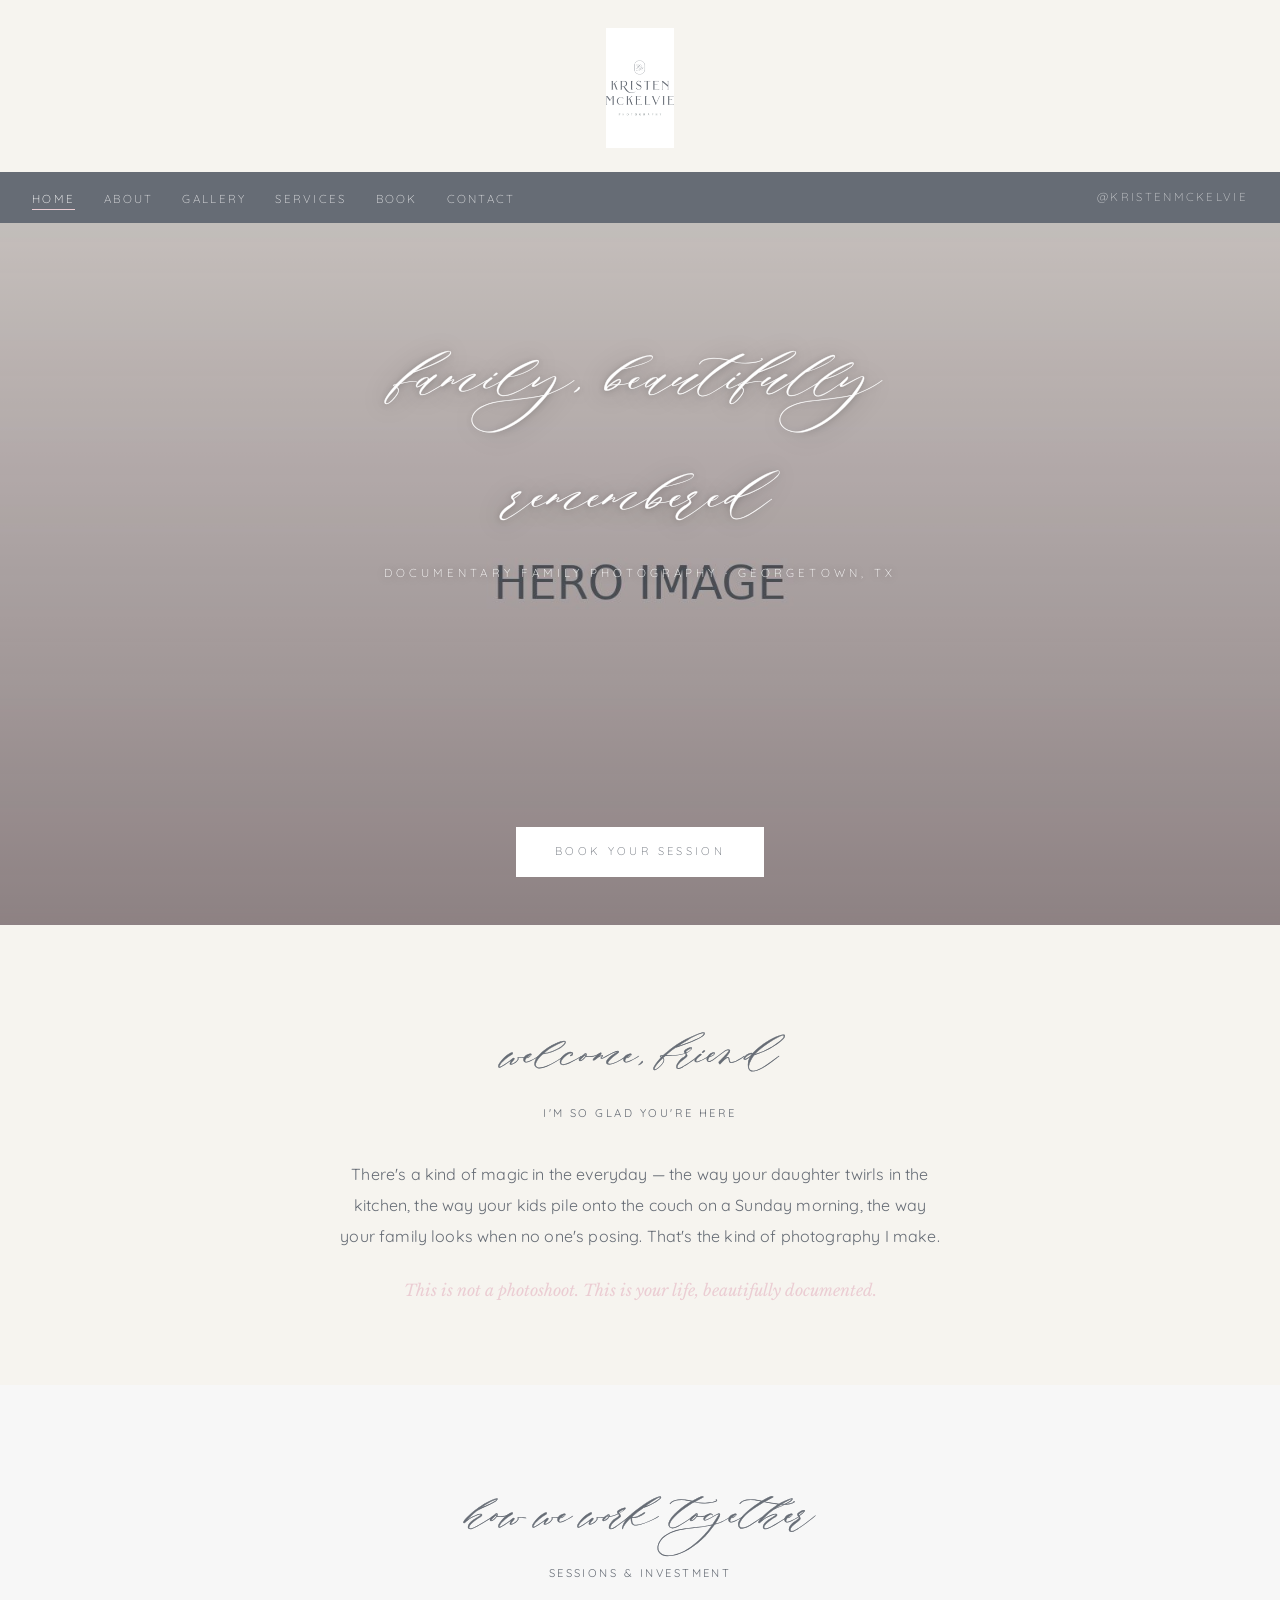
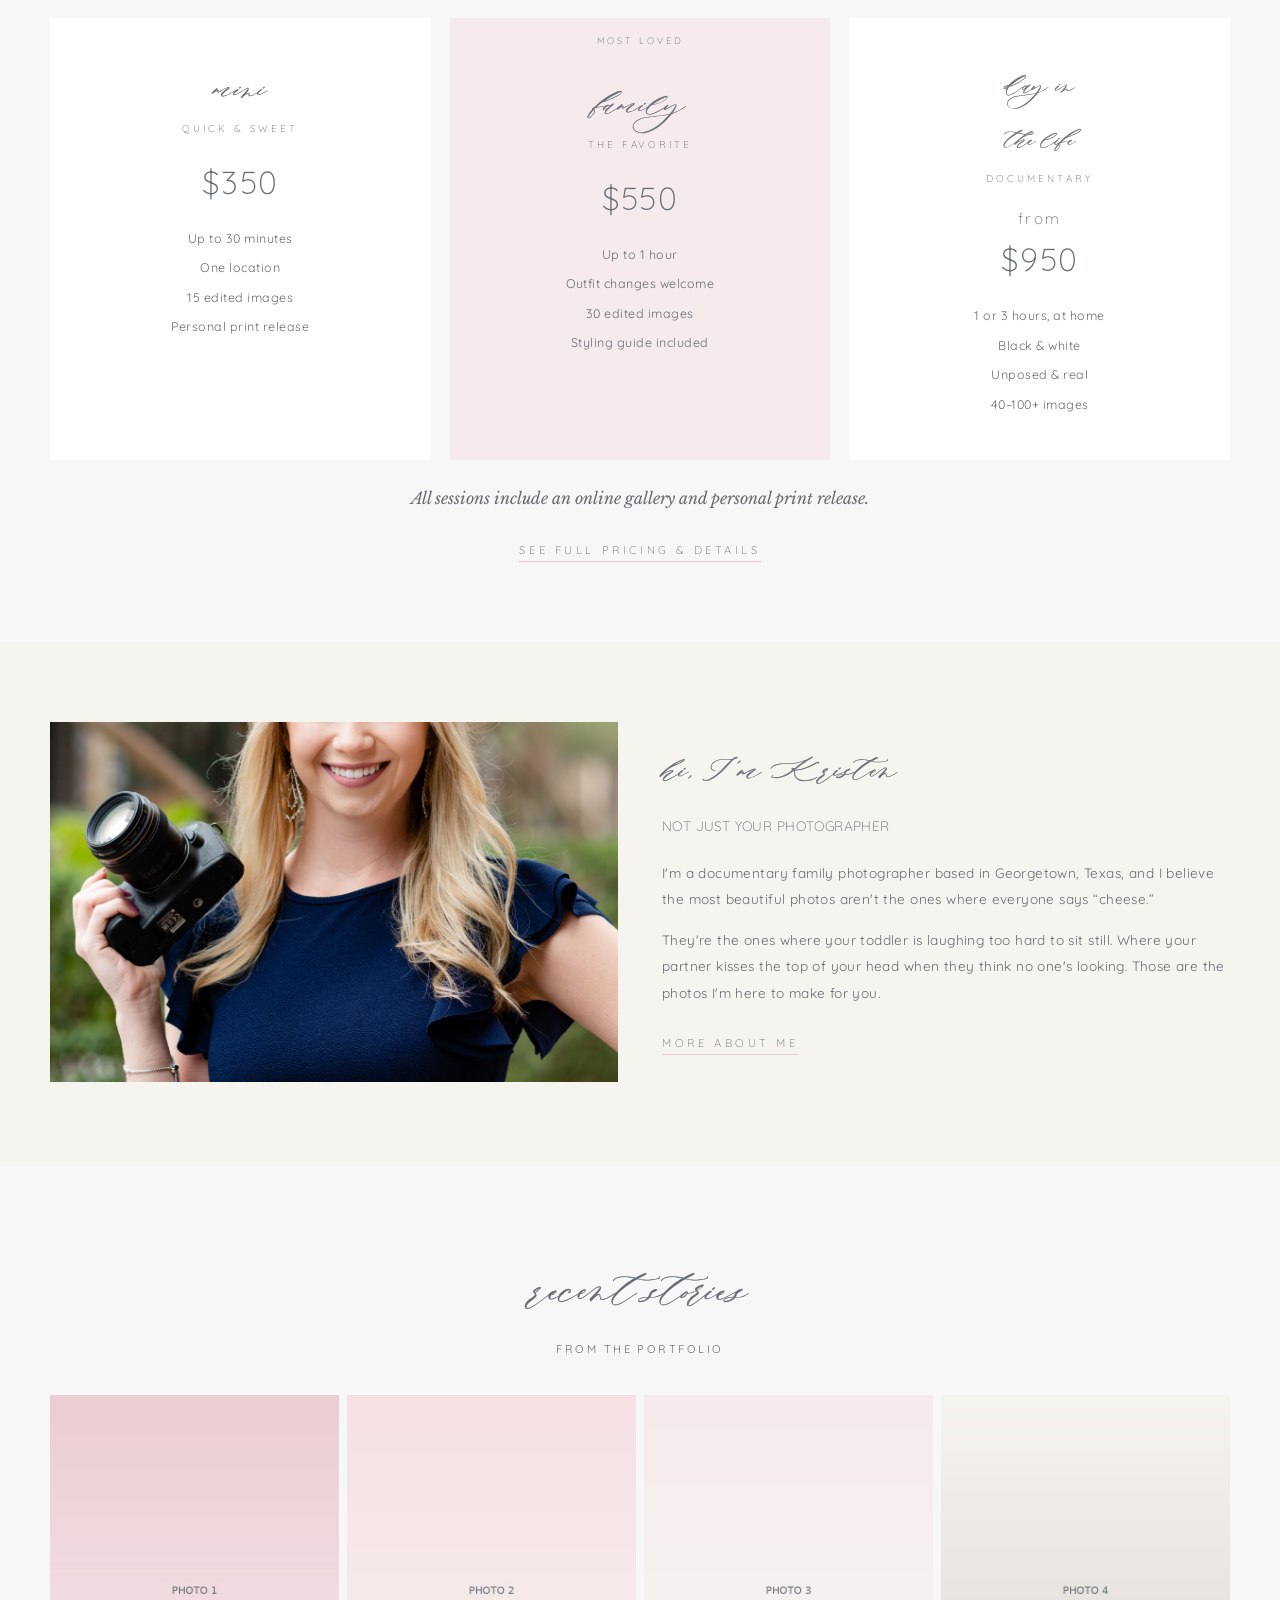
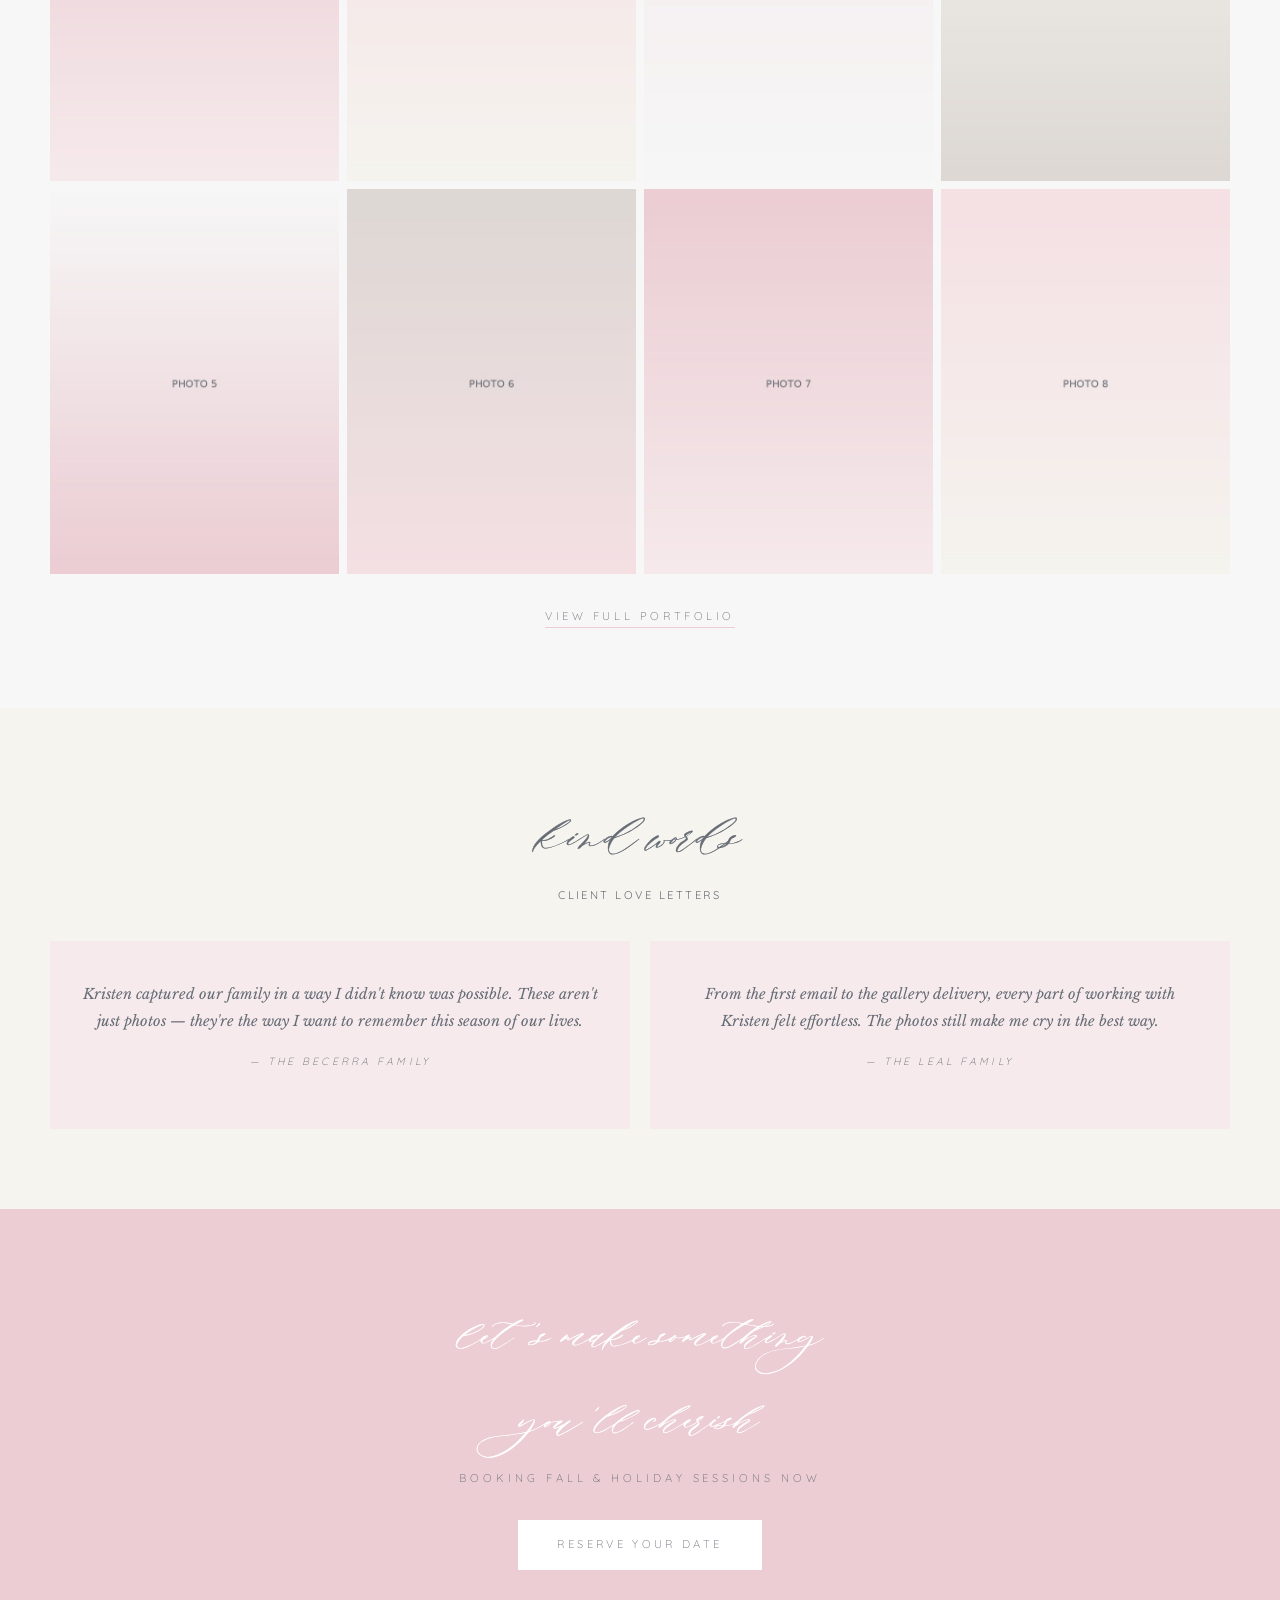
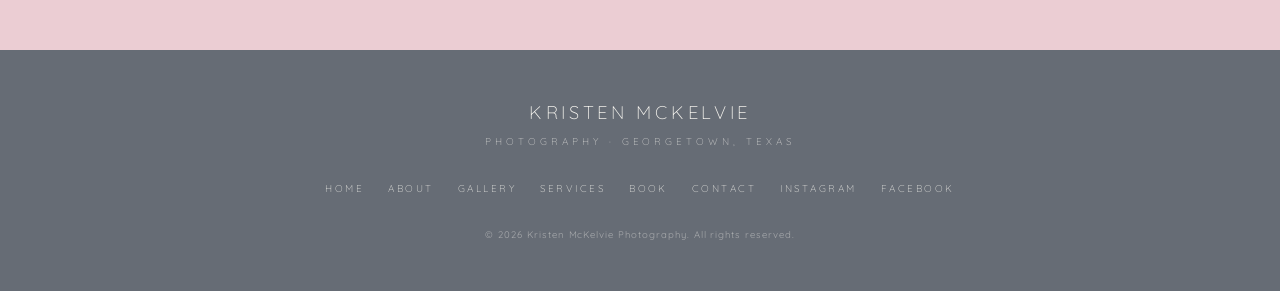
==== commit ba620619: "Add real logo, slate nav bar, fix session script text size - Replace text logo with actual logo imag" ====
--- a/index.html
+++ b/index.html
@@ -17,7 +17,12 @@
 
   <!-- ============ HEADER ============ -->
   <header class="site-header">
-    <div class="nav-bar">
+    <div class="logo-lockup">
+      <a href="index.html">
+        <img src="images/logo.png" alt="Kristen McKelvie Photography" class="site-logo">
+      </a>
+    </div>
+    <nav class="nav-bar">
       <button class="nav-toggle" aria-label="Menu" aria-expanded="false">
         <span></span><span></span><span></span>
       </button>
@@ -30,13 +35,7 @@
         <li><a href="contact.html">Contact</a></li>
       </ul>
       <a href="https://www.instagram.com/kristenmckelvie/" target="_blank" rel="noopener" class="nav-social">@kristenmckelvie</a>
-    </div>
-
-    <div class="logo-lockup">
-      <div class="logo-monogram">KM</div>
-      <div class="logo-name">Kristen McKelvie</div>
-      <div class="logo-sub">Photography</div>
-    </div>
+    </nav>
   </header>
 
   <!-- ============ HERO ============ -->
@@ -103,7 +102,7 @@
 
         <!-- Day In The Life -->
         <div class="price-card">
-          <div class="tier-name" style="font-size:1.9rem;line-height:1.2;">day in<br />the life</div>
+          <div class="tier-name" style="font-size:2.8rem;line-height:1.2;">day in<br />the life</div>
           <div class="tier-kicker">Documentary</div>
           <div class="tier-price"><span class="from">from</span>$950</div>
           <ul>
--- a/css/style.css
+++ b/css/style.css
@@ -54,6 +54,7 @@
   font-weight: normal;
   line-height: 1.1;
   color: var(--slate);
+  -webkit-text-stroke: 0.4px currentColor;
 }
 .eyebrow {
   font-family: var(--font-sans);
@@ -111,14 +112,27 @@
    ============================================ */
 .site-header {
   background: var(--cream);
-  padding: 1.5rem 1.5rem 0.5rem;
-}
+}
+
+/* Logo lockup — cream area at top */
+.logo-lockup {
+  text-align: center;
+  padding: 1.75rem 1.5rem 1.5rem;
+}
+.site-logo {
+  height: 120px;
+  width: auto;
+  display: block;
+  margin: 0 auto;
+}
+
+/* Nav bar — slate strip between logo and hero */
 .nav-bar {
-  max-width: var(--maxw);
-  margin: 0 auto;
+  background: var(--slate);
   display: flex;
   justify-content: space-between;
   align-items: center;
+  padding: 0.8rem 2rem;
 }
 .nav-links {
   display: flex;
@@ -132,13 +146,13 @@
   letter-spacing: 0.2em;
   text-transform: uppercase;
   text-decoration: none;
-  color: var(--slate);
+  color: rgba(255,255,255,0.82);
   padding-bottom: 3px;
   border-bottom: 1px solid transparent;
-  transition: border-color 0.2s ease;
+  transition: border-color 0.2s ease, color 0.2s ease;
 }
 .nav-links a:hover,
-.nav-links a.active { border-bottom-color: var(--rose); }
+.nav-links a.active { border-bottom-color: var(--rose); color: var(--white); }
 
 .nav-social {
   font-family: var(--font-sans);
@@ -147,49 +161,14 @@
   letter-spacing: 0.2em;
   text-transform: uppercase;
   text-decoration: none;
-  color: var(--slate);
-}
-
-/* Logo lockup */
-.logo-lockup {
-  text-align: center;
-  padding: 1.5rem 0 1.75rem;
-}
-.logo-monogram {
-  display: inline-flex;
-  align-items: center;
-  justify-content: center;
-  width: 64px; height: 78px;
-  border: 1px solid var(--slate);
-  border-radius: 50%;
-  font-family: var(--font-script);
-  font-size: 2.1rem;
-  color: var(--slate);
-  margin-bottom: 0.75rem;
-}
-.logo-name {
-  font-family: var(--font-sans);
-  font-weight: 300;
-  font-size: 1.55rem;
-  letter-spacing: 0.18em;
-  text-transform: uppercase;
-  color: var(--slate);
-}
-.logo-sub {
-  font-family: var(--font-sans);
-  font-weight: 300;
-  font-size: 0.68rem;
-  letter-spacing: 0.35em;
-  text-transform: uppercase;
-  color: var(--slate);
-  margin-top: 0.4rem;
+  color: rgba(255,255,255,0.65);
 }
 
 /* Mobile nav toggle */
 .nav-toggle { display: none; background: none; border: none; cursor: pointer; }
 .nav-toggle span {
   display: block; width: 24px; height: 1.5px;
-  background: var(--slate); margin: 5px 0;
+  background: var(--white); margin: 5px 0;
   transition: all 0.3s ease;
 }
 
@@ -199,10 +178,6 @@
 .hero {
   position: relative;
   min-height: 78vh;
-  display: flex;
-  align-items: center;
-  justify-content: center;
-  text-align: center;
   background-size: cover;
   background-position: center;
   background-color: var(--taupe);
@@ -212,14 +187,26 @@
   position: absolute; inset: 0;
   background: linear-gradient(180deg, rgba(0,0,0,0.12), rgba(0,0,0,0.42));
 }
-.hero-inner { position: relative; z-index: 2; padding: 2rem 1.5rem; color: var(--white); }
+.hero-inner {
+  position: absolute;
+  inset: 0;
+  z-index: 2;
+  display: flex;
+  flex-direction: column;
+  align-items: center;
+  text-align: center;
+  padding: 90px 1.5rem 48px;
+  color: var(--white);
+}
+.hero-inner .btn { margin-top: auto; }
 .hero-script {
   font-family: var(--font-script);
-  font-size: clamp(3.2rem, 8vw, 6rem);
+  font-size: clamp(3.5rem, 9vw, 7rem);
   line-height: 1.05;
   color: var(--white);
   margin-bottom: 1rem;
   text-shadow: 0 2px 24px rgba(0,0,0,0.35), 0 1px 6px rgba(0,0,0,0.25);
+  -webkit-text-stroke: 0.5px rgba(255,255,255,0.6);
 }
 .hero-eyebrow {
   font-family: var(--font-sans);
@@ -260,25 +247,26 @@
    ============================================ */
 .section-script {
   font-family: var(--font-script);
-  font-size: clamp(2.6rem, 5.5vw, 4rem);
+  font-size: clamp(3.2rem, 6.5vw, 5.2rem);
   color: var(--slate);
   line-height: 1.1;
   margin-bottom: 0.5rem;
+  -webkit-text-stroke: 0.4px currentColor;
 }
 .section-eyebrow {
   font-family: var(--font-sans);
-  font-weight: 300;
+  font-weight: 400;
   font-size: 0.7rem;
-  letter-spacing: 0.35em;
+  letter-spacing: 0.22em;
   text-transform: uppercase;
   color: var(--slate);
   margin-bottom: 2.25rem;
 }
 .lead {
-  font-size: 0.92rem;
+  font-size: 1rem;
   line-height: 1.95;
-  letter-spacing: 0.03em;
-  max-width: 520px;
+  letter-spacing: 0.01em;
+  max-width: 600px;
   margin: 0 auto;
 }
 .tagline {
@@ -319,10 +307,11 @@
 }
 .price-card .tier-name {
   font-family: var(--font-script);
-  font-size: 2.6rem;
+  font-size: 3.6rem;
   color: var(--slate);
   line-height: 1;
   margin-bottom: 0.3rem;
+  -webkit-text-stroke: 0.3px currentColor;
 }
 .price-card.featured .tier-name { margin-top: 1rem; }
 .price-card .tier-kicker {
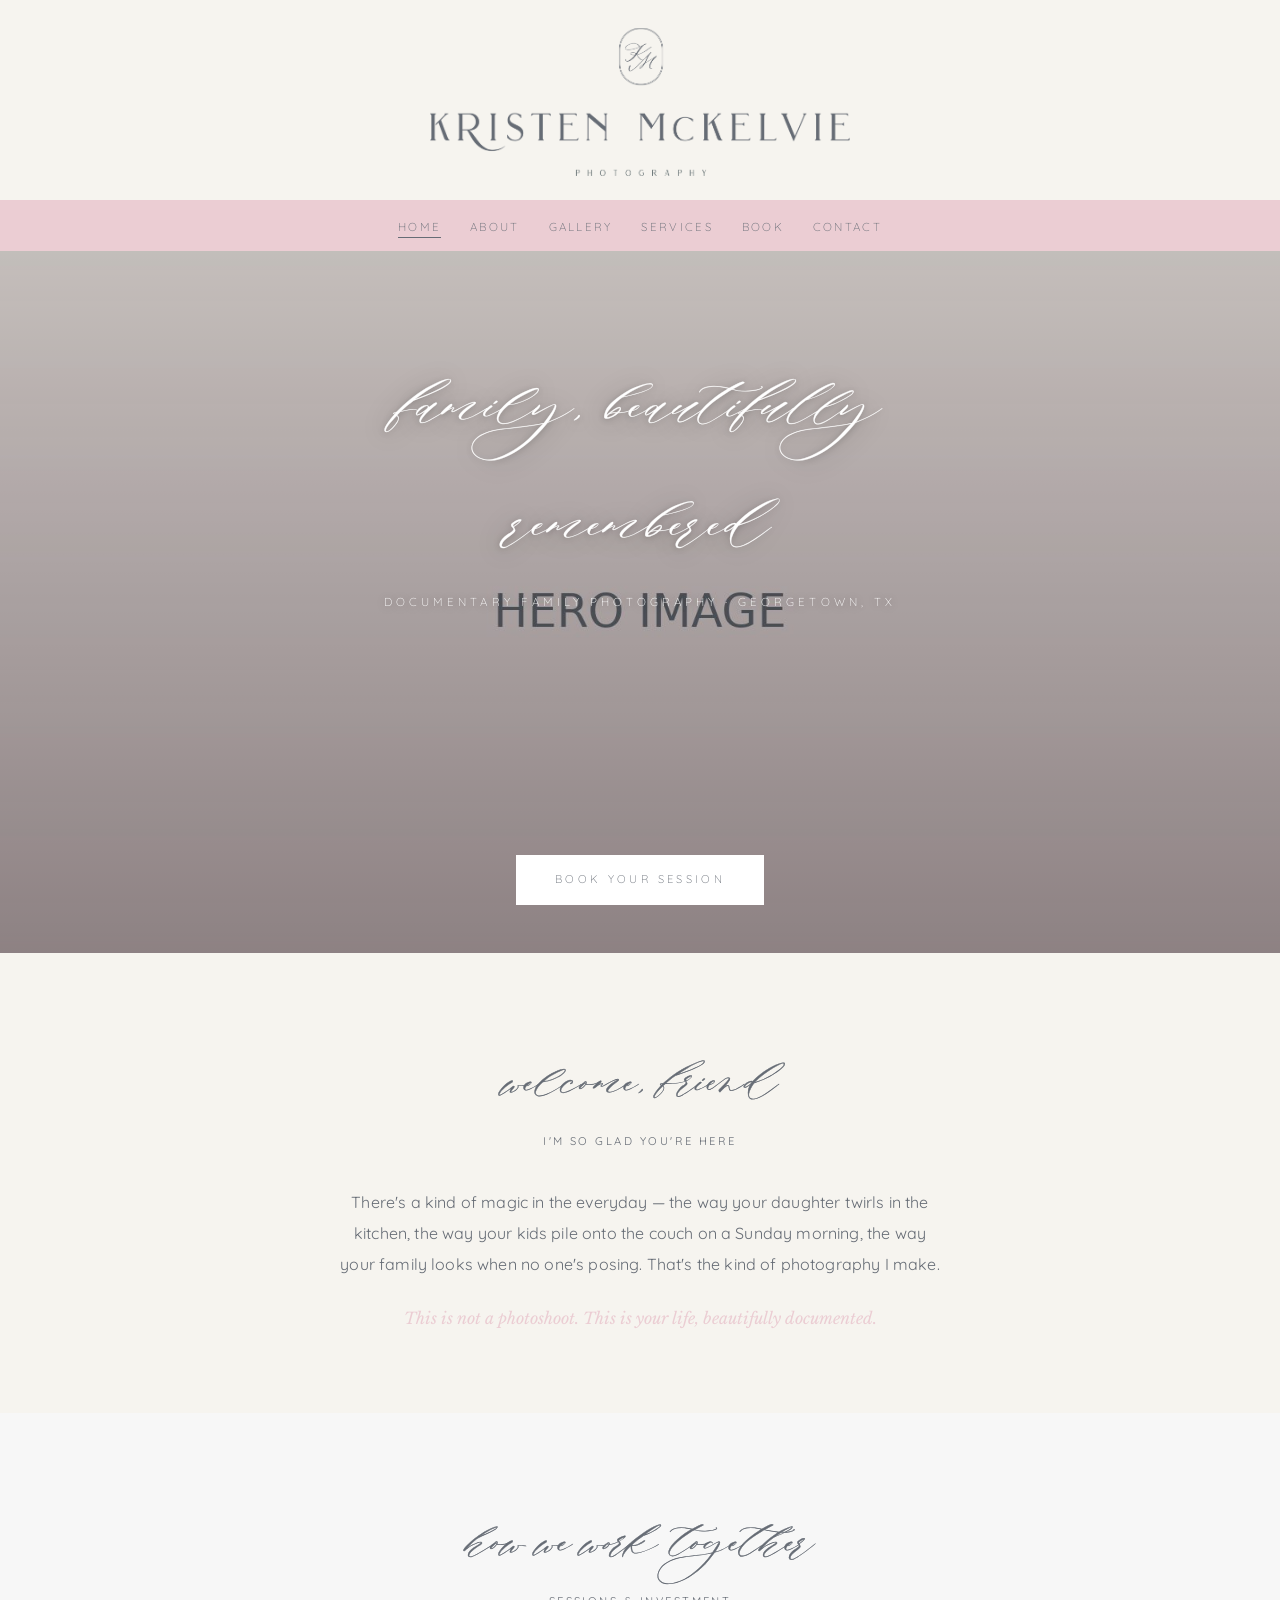
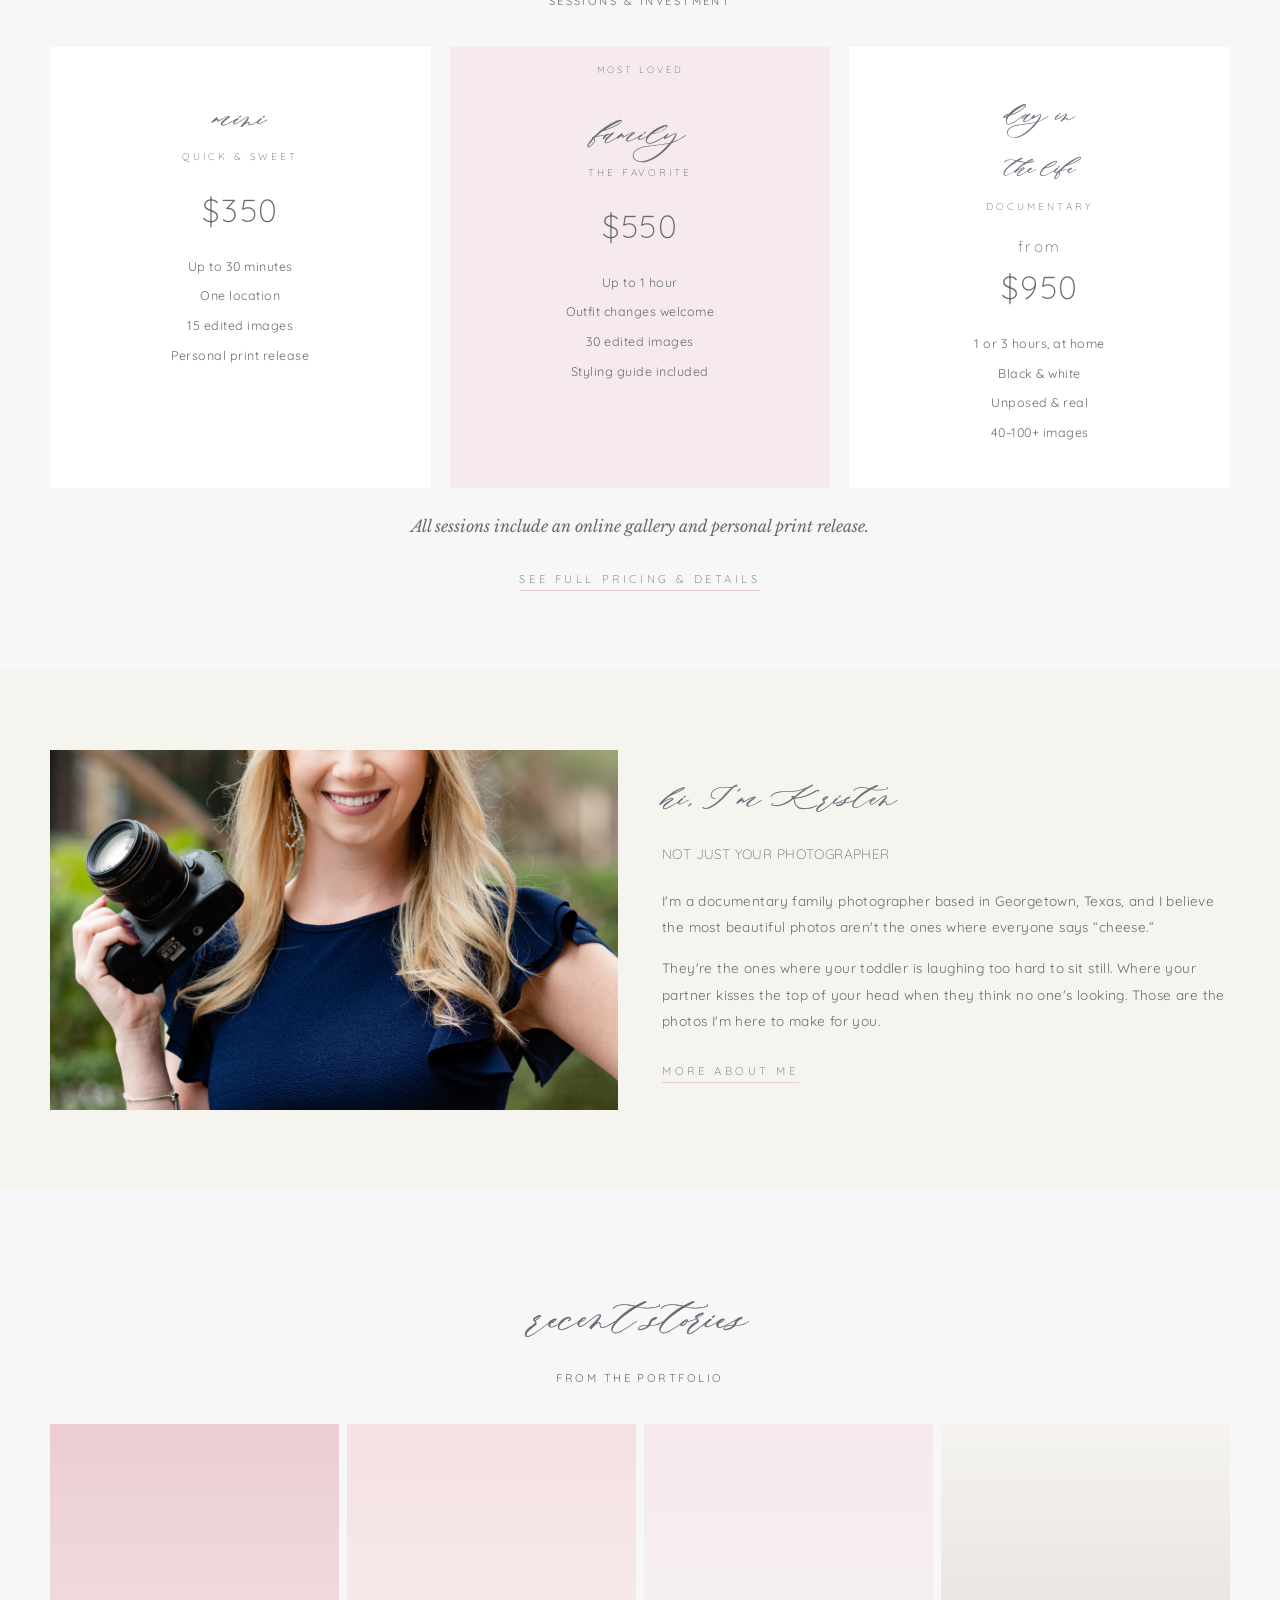
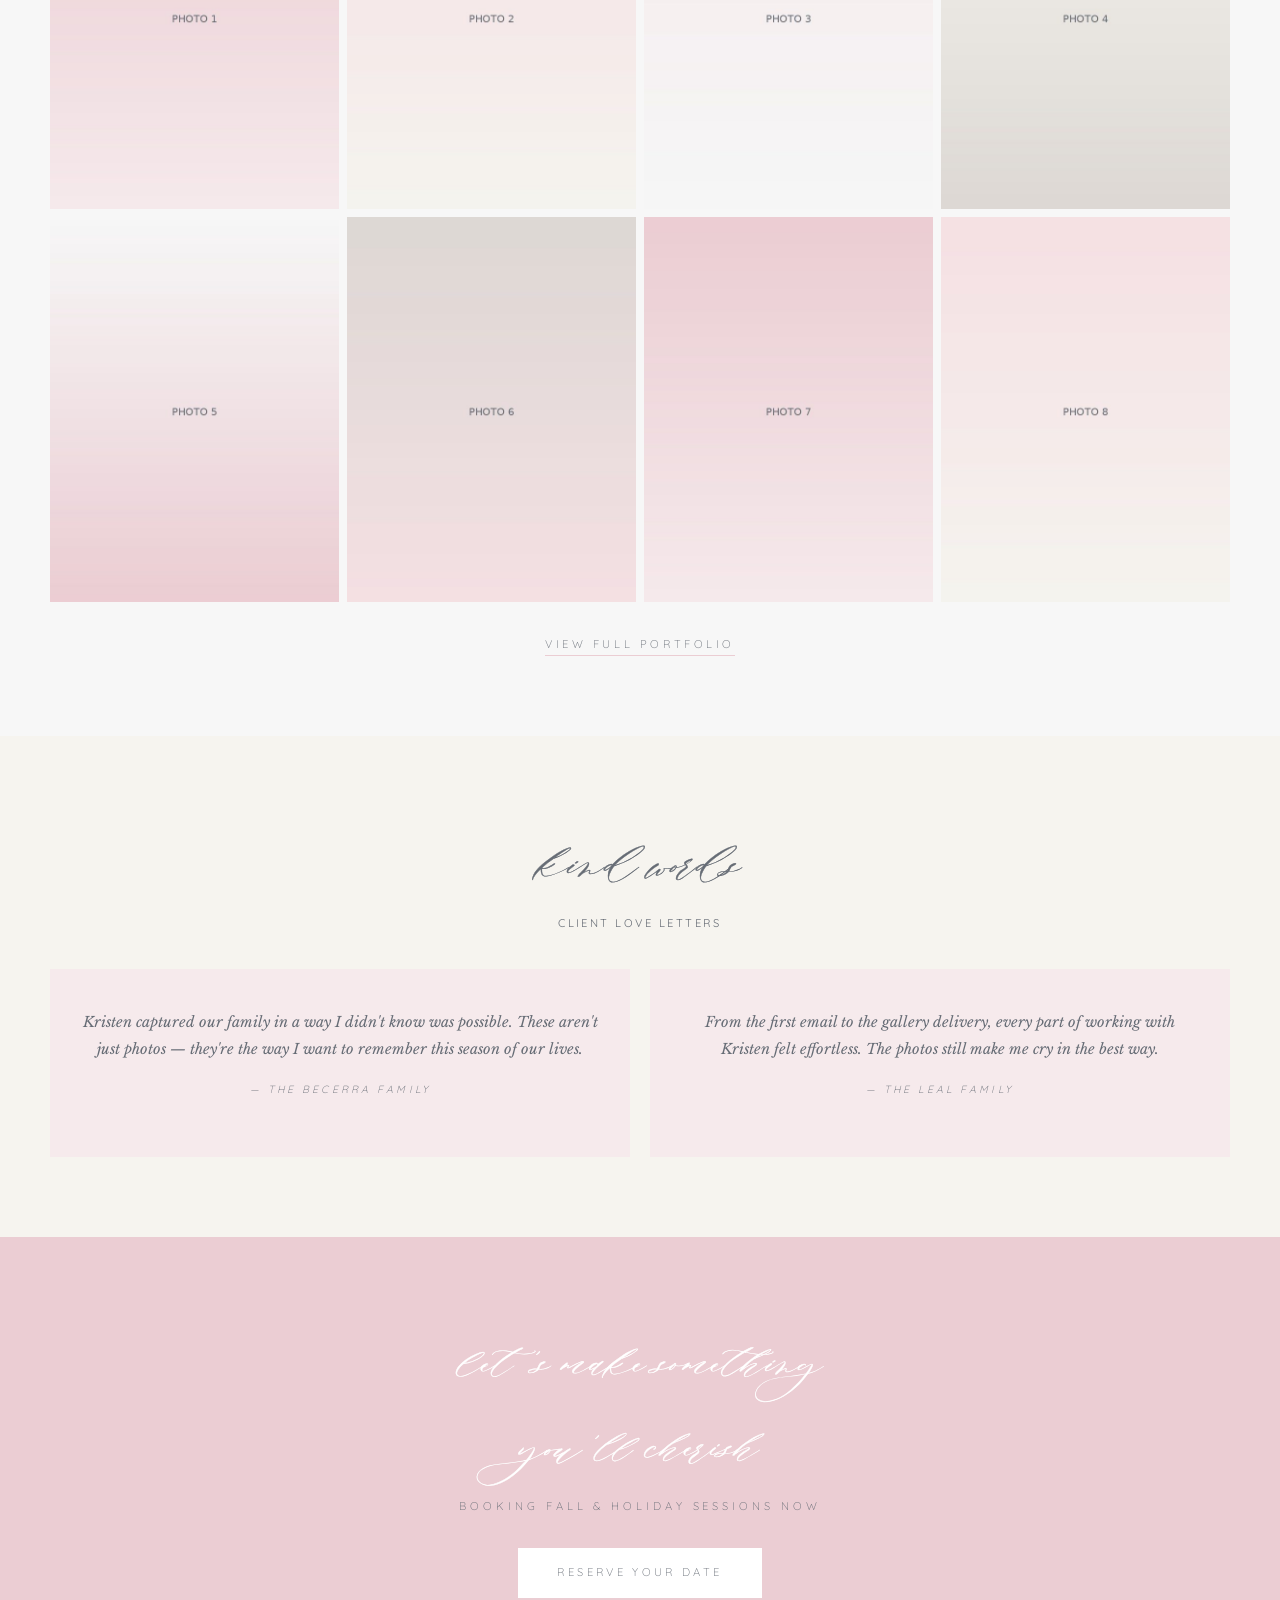
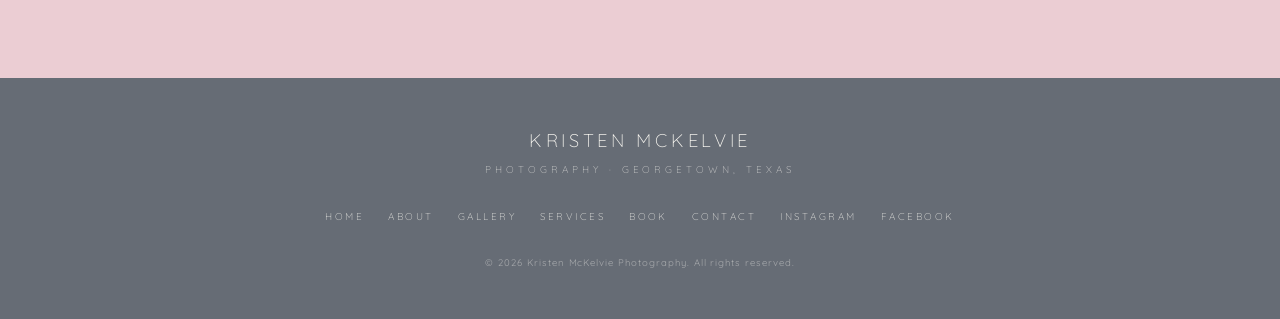
==== commit 4cea74e0: "Nav bar: blush/rose color, centered links, remove Instagram handle Co-Authored-By: Claude Sonnet 4.6" ====
--- a/index.html
+++ b/index.html
@@ -34,7 +34,6 @@
         <li><a href="booking.html">Book</a></li>
         <li><a href="contact.html">Contact</a></li>
       </ul>
-      <a href="https://www.instagram.com/kristenmckelvie/" target="_blank" rel="noopener" class="nav-social">@kristenmckelvie</a>
     </nav>
   </header>
 
--- a/css/style.css
+++ b/css/style.css
@@ -120,17 +120,18 @@
   padding: 1.75rem 1.5rem 1.5rem;
 }
 .site-logo {
-  height: 120px;
-  width: auto;
+  width: 420px;
+  max-width: 90%;
+  height: auto;
   display: block;
   margin: 0 auto;
 }
 
-/* Nav bar — slate strip between logo and hero */
+/* Nav bar — blush strip between logo and hero */
 .nav-bar {
-  background: var(--slate);
+  background: var(--rose);
   display: flex;
-  justify-content: space-between;
+  justify-content: center;
   align-items: center;
   padding: 0.8rem 2rem;
 }
@@ -146,23 +147,13 @@
   letter-spacing: 0.2em;
   text-transform: uppercase;
   text-decoration: none;
-  color: rgba(255,255,255,0.82);
+  color: var(--slate);
   padding-bottom: 3px;
   border-bottom: 1px solid transparent;
   transition: border-color 0.2s ease, color 0.2s ease;
 }
 .nav-links a:hover,
-.nav-links a.active { border-bottom-color: var(--rose); color: var(--white); }
-
-.nav-social {
-  font-family: var(--font-sans);
-  font-weight: 300;
-  font-size: 0.72rem;
-  letter-spacing: 0.2em;
-  text-transform: uppercase;
-  text-decoration: none;
-  color: rgba(255,255,255,0.65);
-}
+.nav-links a.active { border-bottom-color: var(--slate); color: var(--slate); }
 
 /* Mobile nav toggle */
 .nav-toggle { display: none; background: none; border: none; cursor: pointer; }
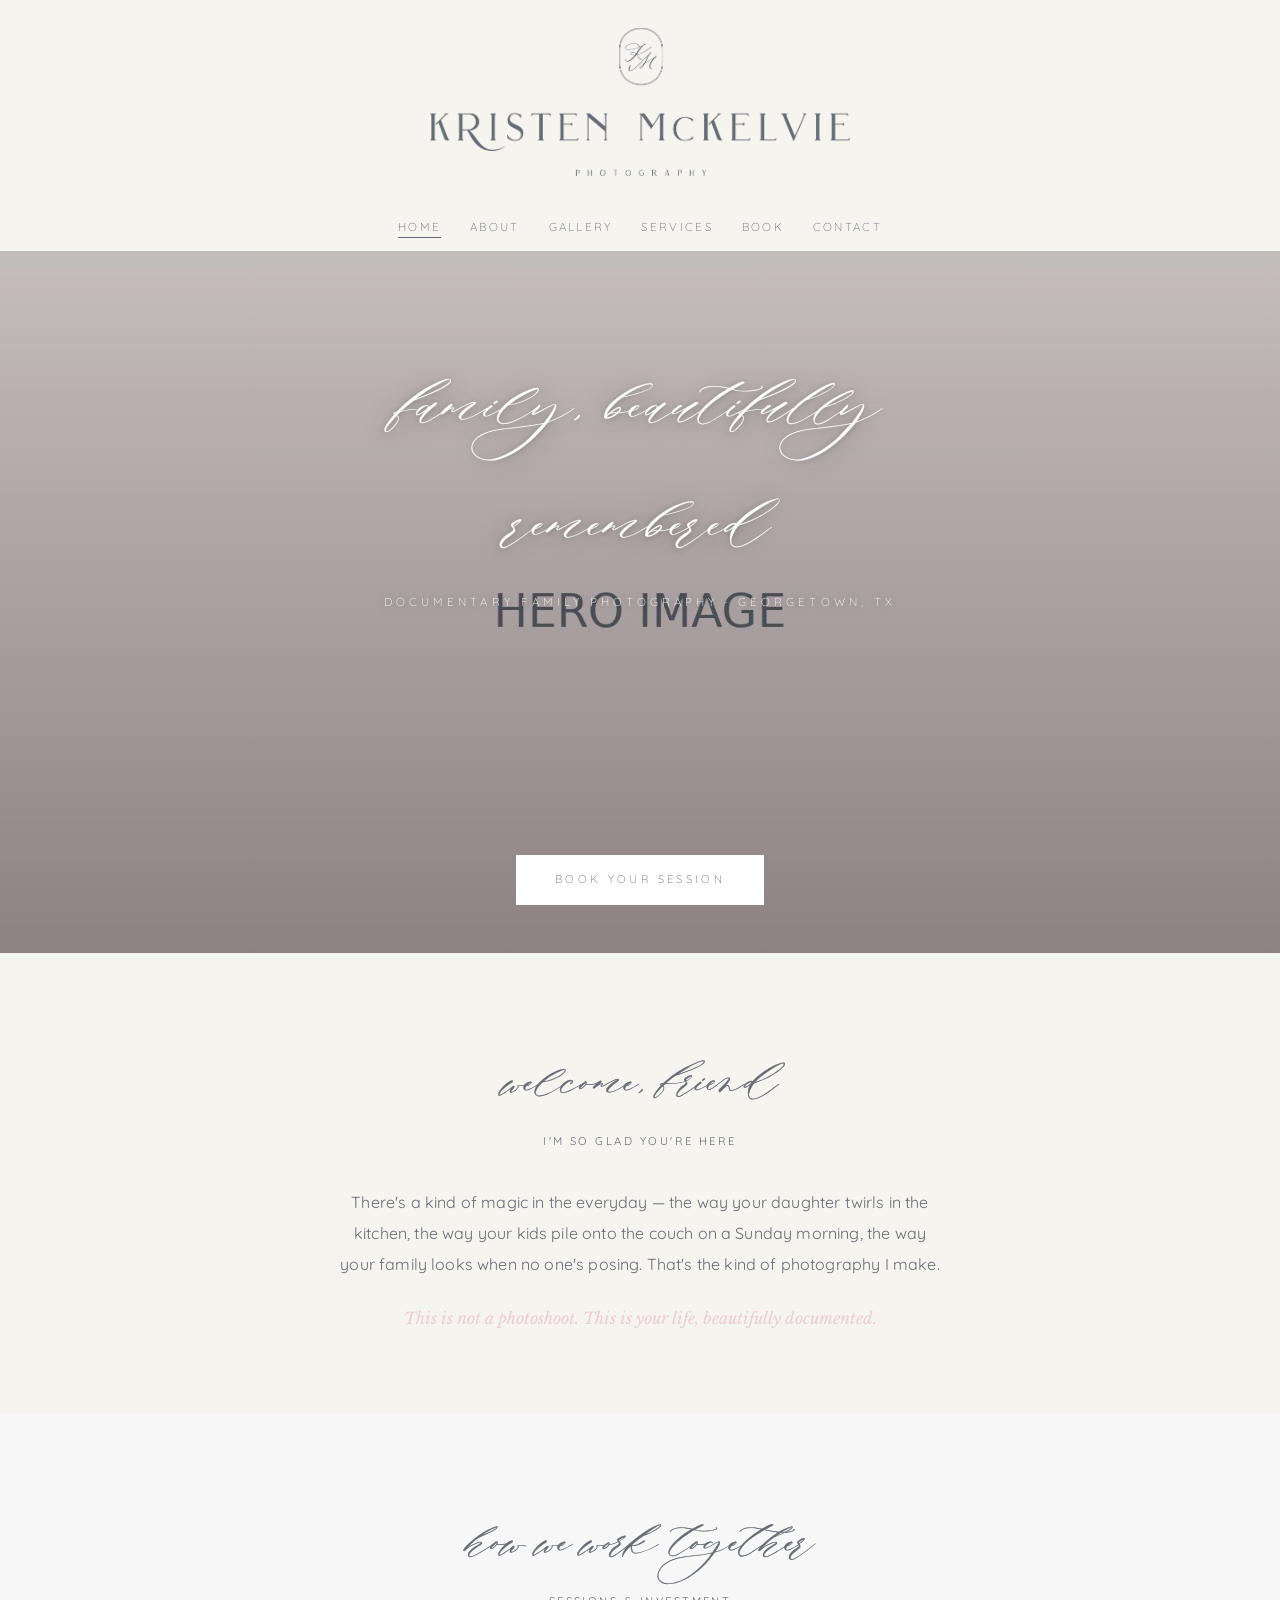
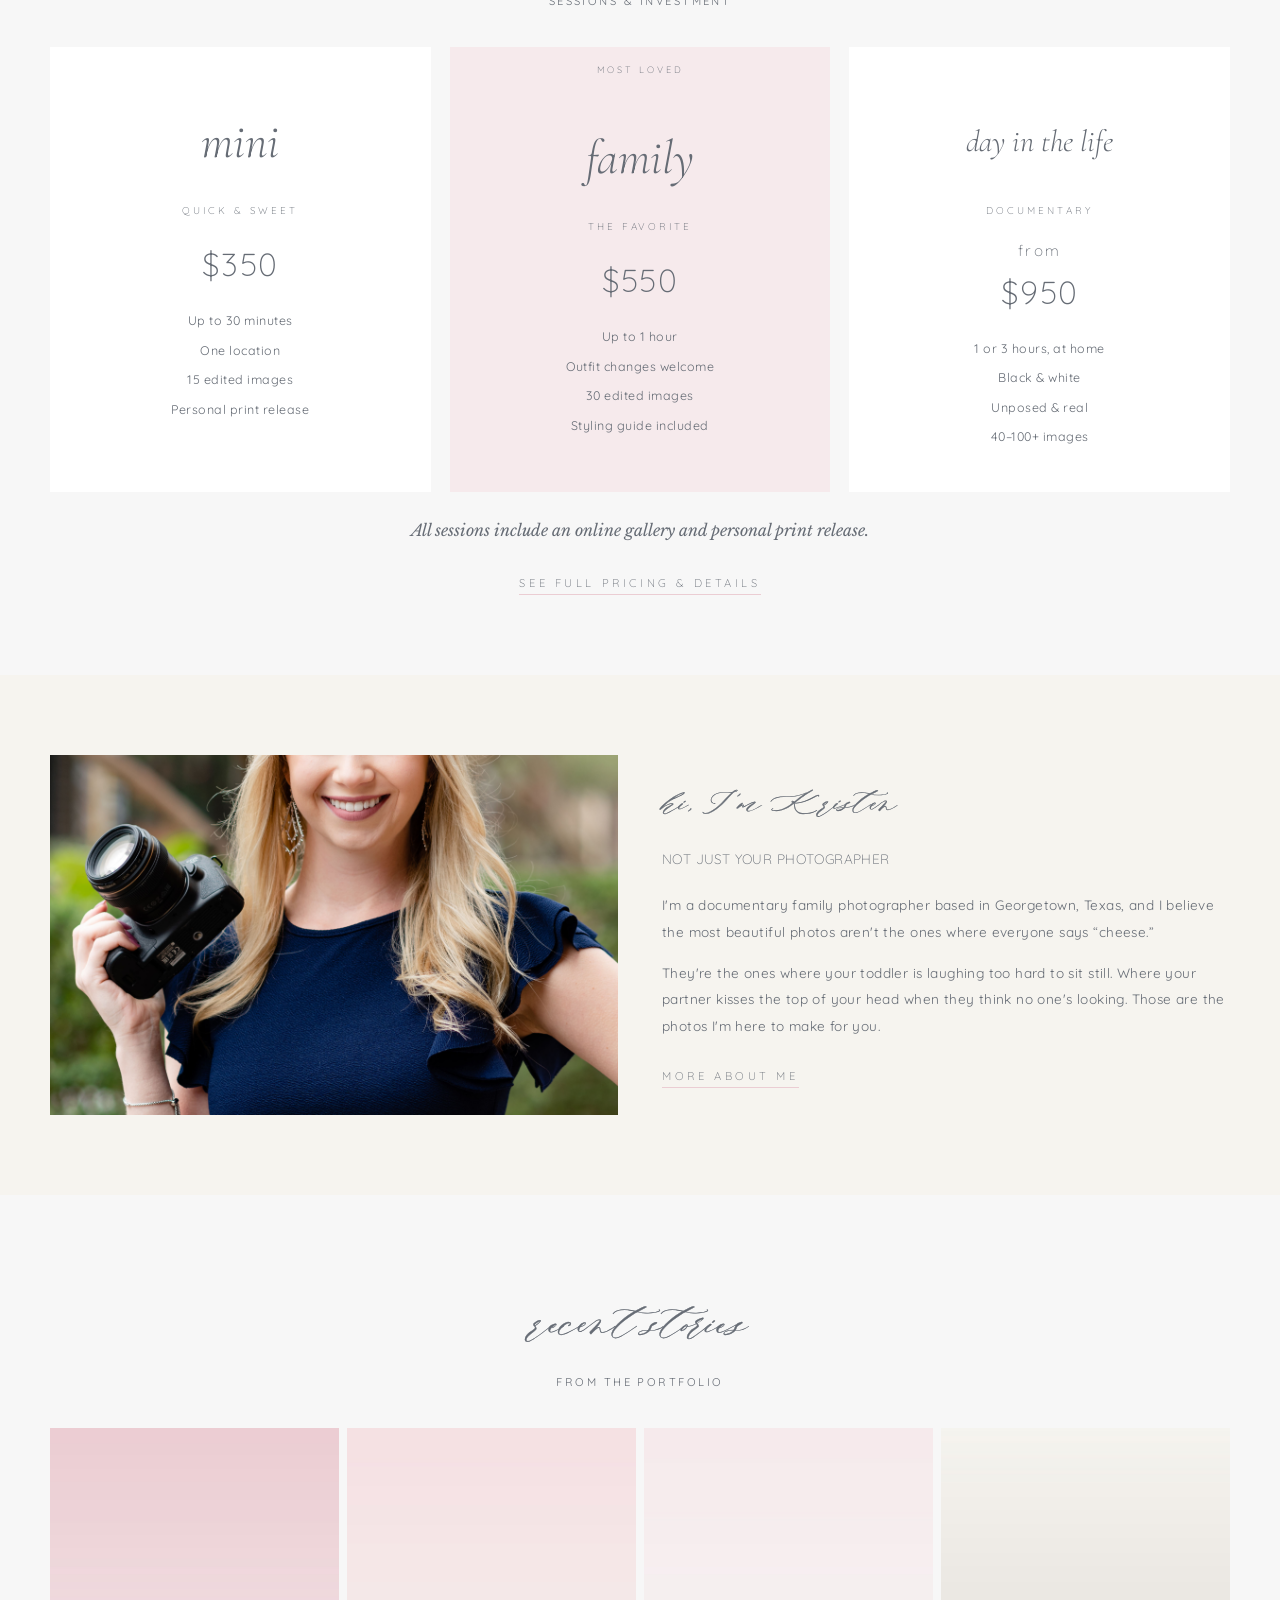
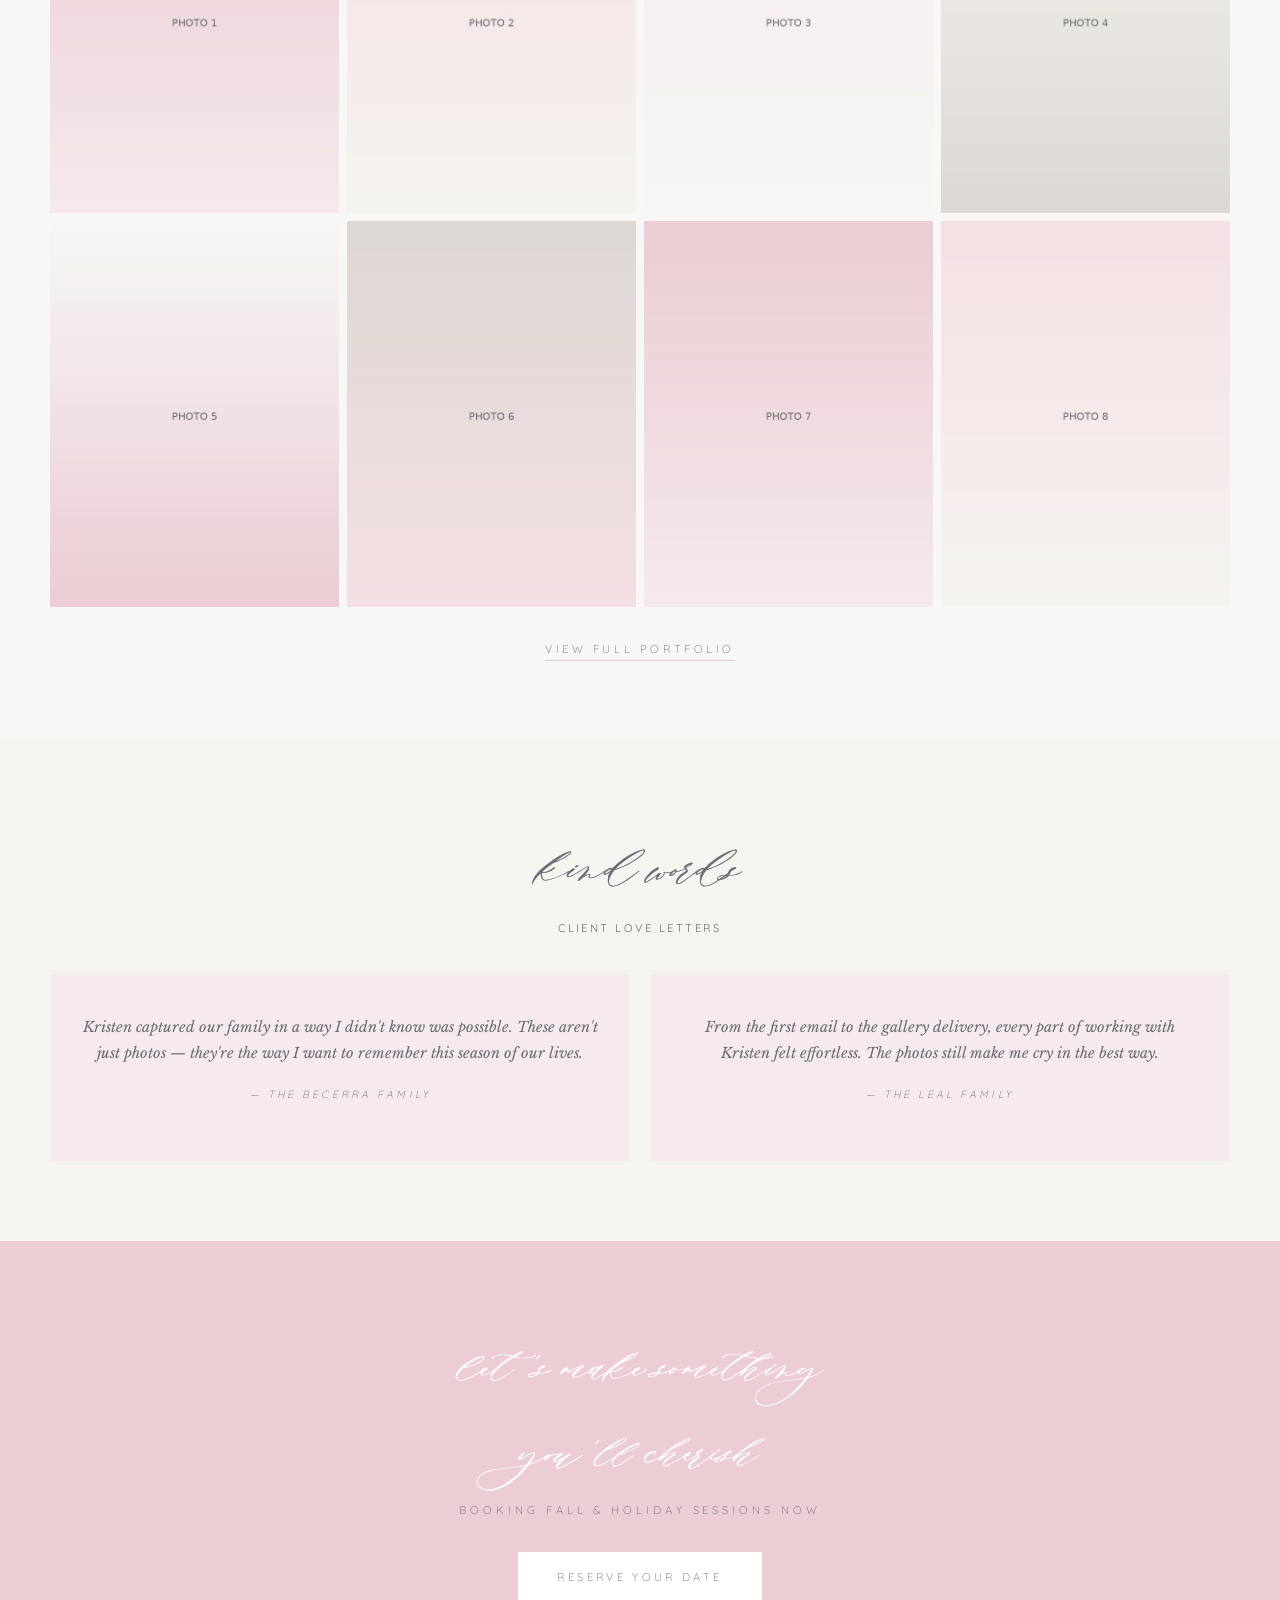
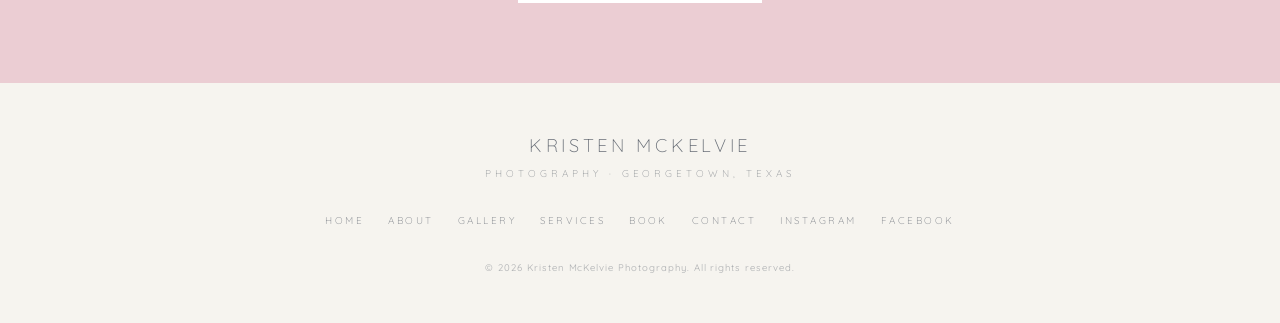
==== commit ab757229: "Fix header structure on all pages: logo first, nav below, correct closing tags Co-Authored-By: Claud" ====
--- a/index.html
+++ b/index.html
@@ -9,7 +9,7 @@
   <!-- Google Fonts: Quicksand + Libre Baskerville -->
   <link rel="preconnect" href="https://fonts.googleapis.com" />
   <link rel="preconnect" href="https://fonts.gstatic.com" crossorigin />
-  <link href="https://fonts.googleapis.com/css2?family=Quicksand:wght@300;400;500&family=Libre+Baskerville:ital@0;1&display=swap" rel="stylesheet" />
+  <link href="https://fonts.googleapis.com/css2?family=Quicksand:wght@300;400;500&family=Libre+Baskerville:ital@0;1&family=Cormorant+Garamond:ital,wght@0,300;0,400;1,300;1,400&display=swap" rel="stylesheet" />
 
   <link rel="stylesheet" href="css/style.css" />
 </head>
@@ -101,7 +101,7 @@
 
         <!-- Day In The Life -->
         <div class="price-card">
-          <div class="tier-name" style="font-size:2.8rem;line-height:1.2;">day in<br />the life</div>
+          <div class="tier-name" style="font-size:1.9rem;">day in the life</div>
           <div class="tier-kicker">Documentary</div>
           <div class="tier-price"><span class="from">from</span>$950</div>
           <ul>
--- a/css/style.css
+++ b/css/style.css
@@ -127,9 +127,9 @@
   margin: 0 auto;
 }
 
-/* Nav bar — blush strip between logo and hero */
+/* Nav bar — cream strip between logo and hero */
 .nav-bar {
-  background: var(--rose);
+  background: var(--cream);
   display: flex;
   justify-content: center;
   align-items: center;
@@ -297,12 +297,17 @@
   color: var(--slate);
 }
 .price-card .tier-name {
-  font-family: var(--font-script);
-  font-size: 3.6rem;
-  color: var(--slate);
-  line-height: 1;
+  font-family: "Cormorant Garamond", Georgia, serif;
+  font-size: 3rem;
+  font-weight: 300;
+  font-style: italic;
+  color: var(--slate);
+  line-height: 1.15;
+  height: 7rem;
+  display: flex;
+  align-items: center;
+  justify-content: center;
   margin-bottom: 0.3rem;
-  -webkit-text-stroke: 0.3px currentColor;
 }
 .price-card.featured .tier-name { margin-top: 1rem; }
 .price-card .tier-kicker {
@@ -424,8 +429,8 @@
    FOOTER
    ============================================ */
 .site-footer {
-  background: var(--slate);
-  color: var(--cream);
+  background: var(--cream);
+  color: var(--slate);
   text-align: center;
   padding: 3rem 1.5rem;
 }
@@ -443,7 +448,7 @@
   font-size: 0.62rem;
   letter-spacing: 0.4em;
   text-transform: uppercase;
-  color: rgba(246,244,239,0.7);
+  color: rgba(102,108,117,0.7);
   margin-bottom: 1.5rem;
 }
 .site-footer .f-links {
@@ -460,15 +465,15 @@
   letter-spacing: 0.25em;
   text-transform: uppercase;
   text-decoration: none;
-  color: rgba(246,244,239,0.85);
+  color: rgba(102,108,117,0.85);
   transition: color 0.2s ease;
 }
-.site-footer .f-links a:hover { color: var(--white); }
+.site-footer .f-links a:hover { color: var(--slate); }
 .site-footer .f-fine {
   margin-top: 1.75rem;
   font-size: 0.6rem;
   letter-spacing: 0.1em;
-  color: rgba(246,244,239,0.45);
+  color: rgba(102,108,117,0.5);
 }
 
 /* ============================================
@@ -520,10 +525,10 @@
   max-width: 900px;
   margin: 2rem auto 0;
   background: var(--white);
-  min-height: 820px;
+  min-height: 1200px;
   border: 1px solid var(--taupe);
 }
-.embed-frame iframe { width: 100%; min-height: 820px; border: 0; display: block; }
+.embed-frame iframe { width: 100%; min-height: 1200px; border: 0; display: block; }
 
 .steps {
   display: grid;
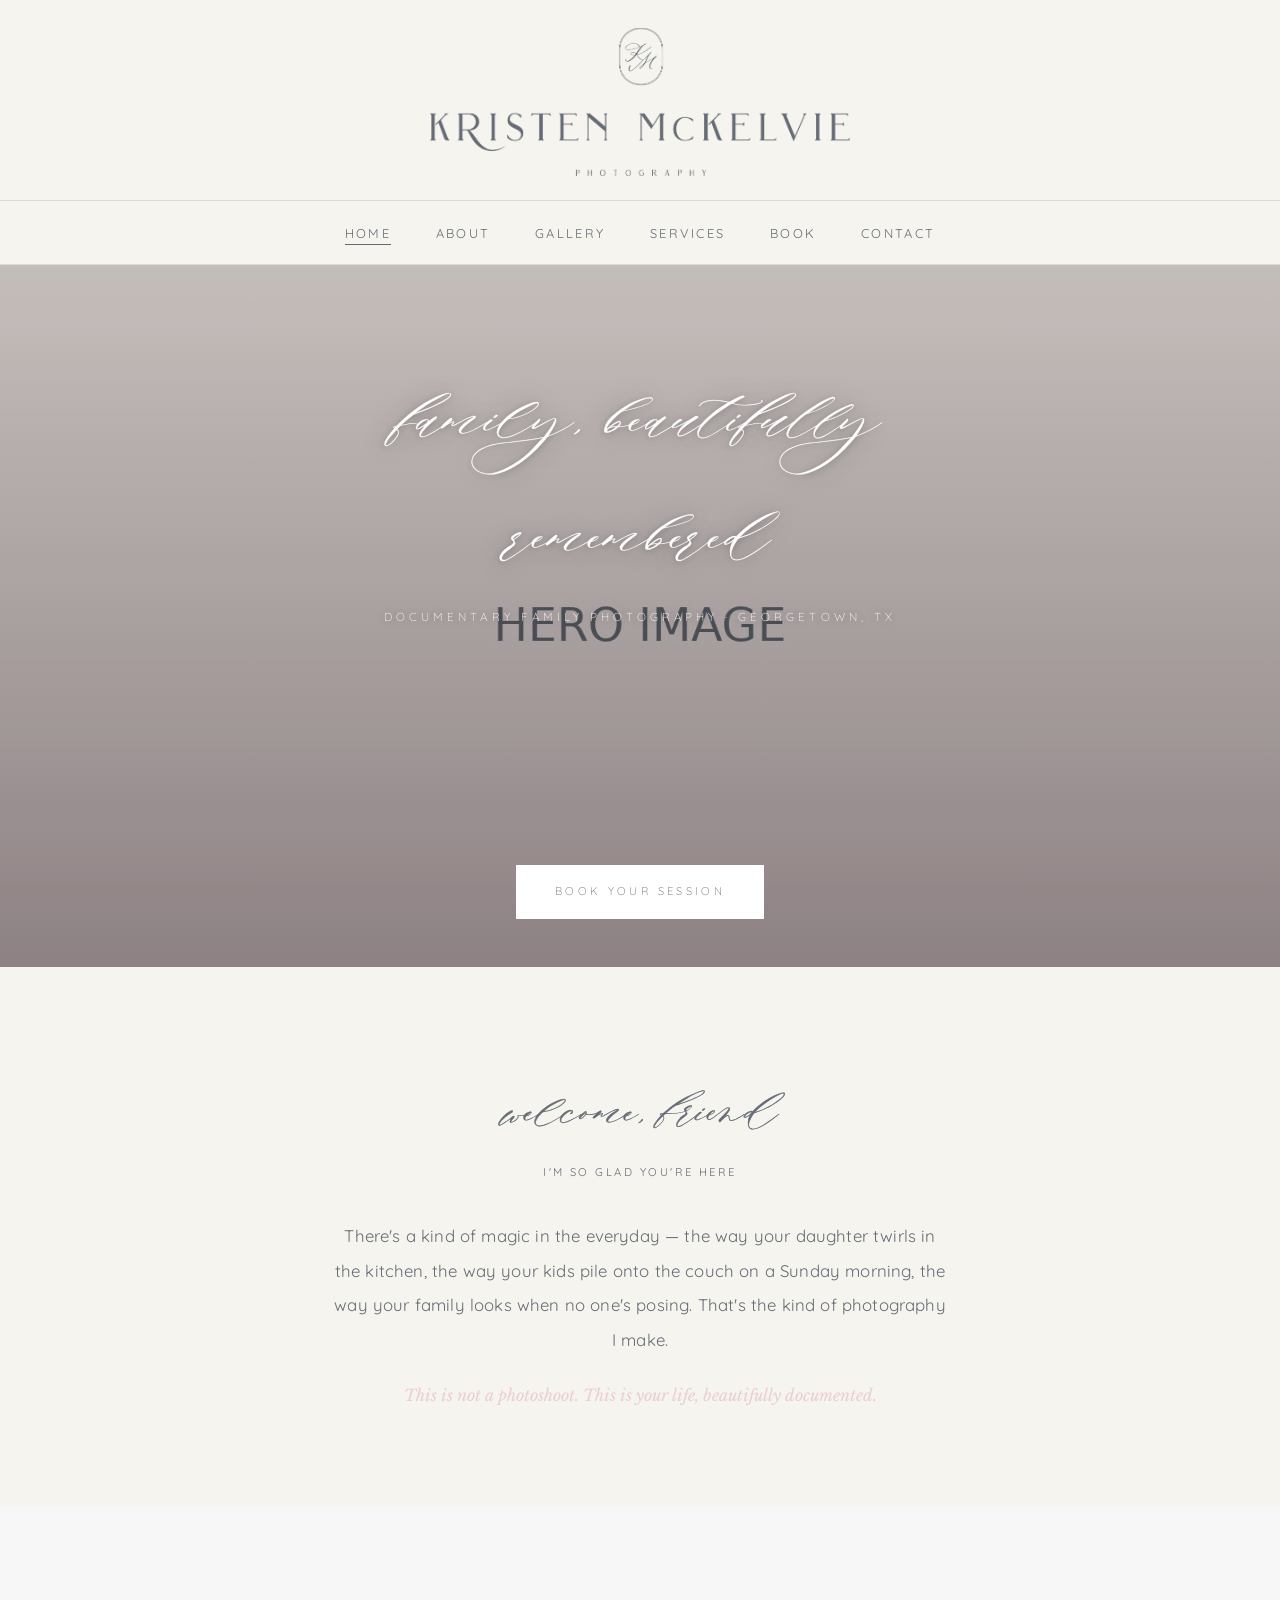
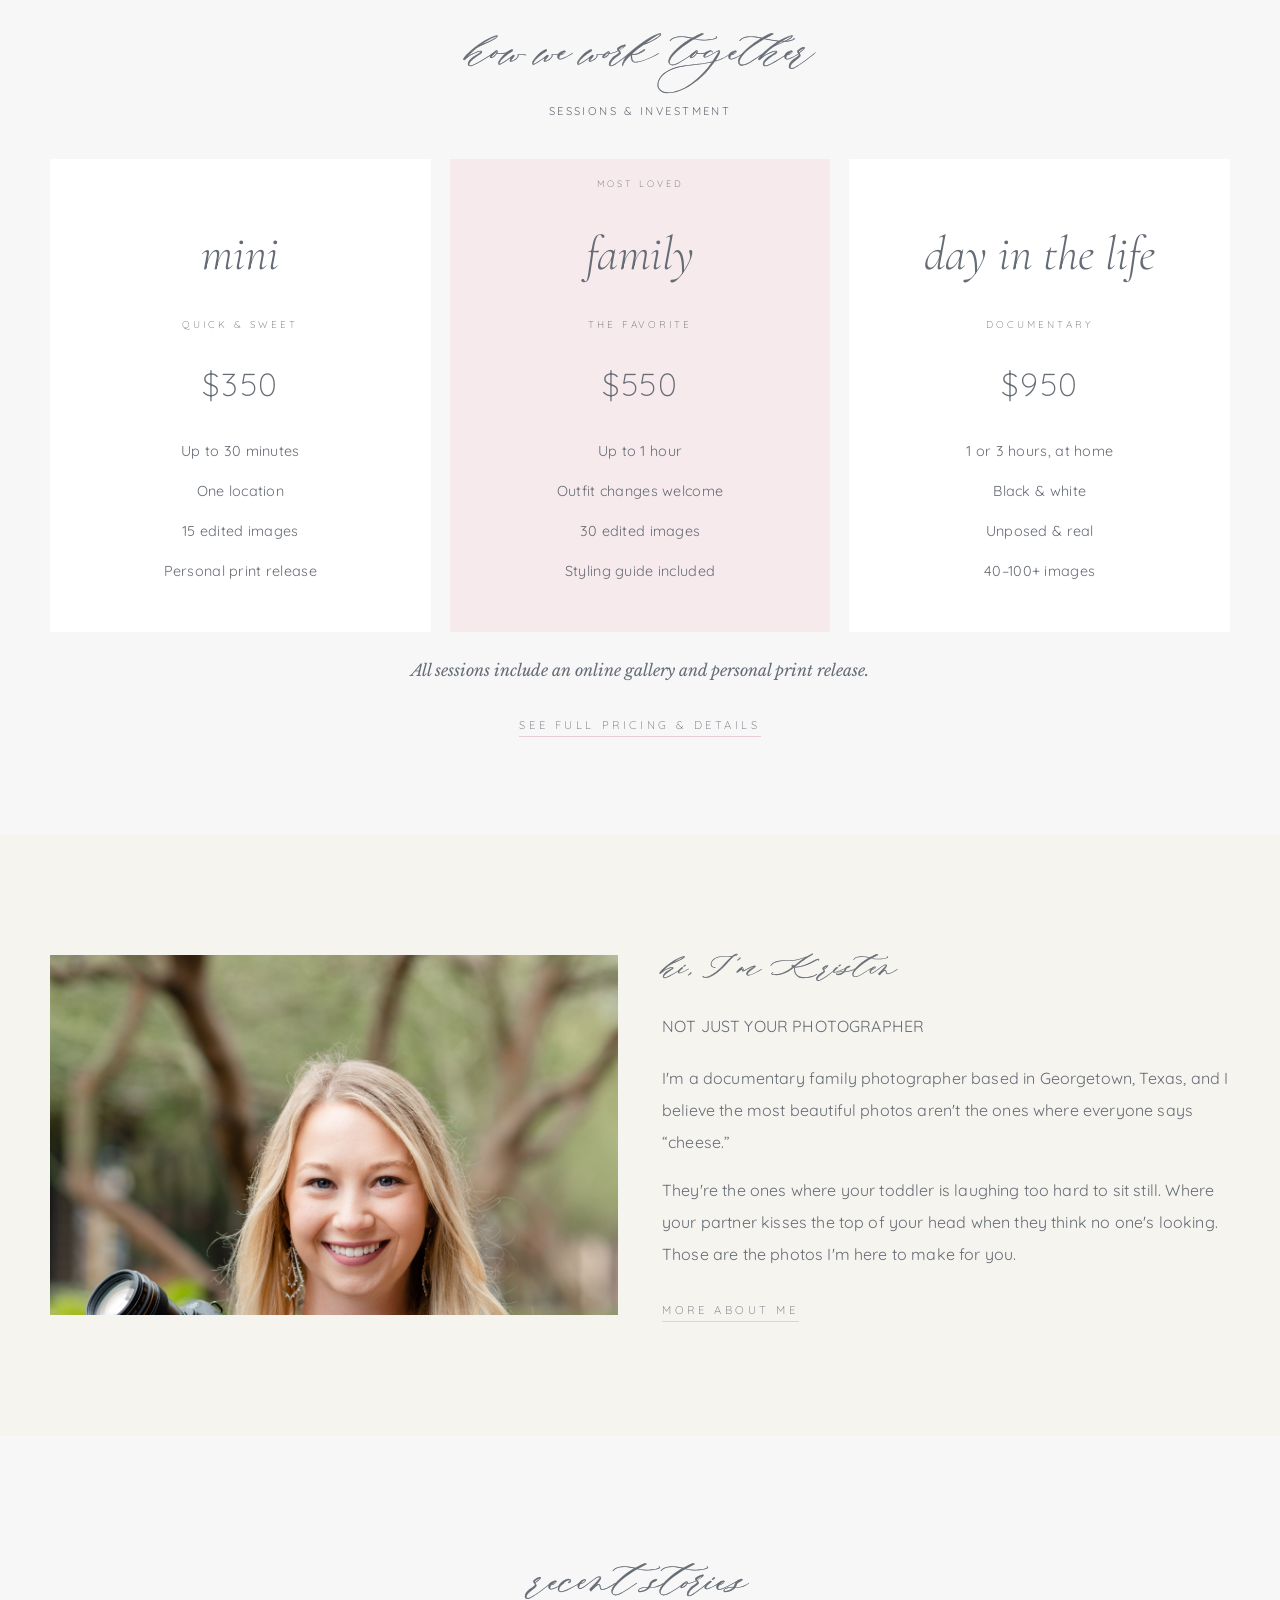
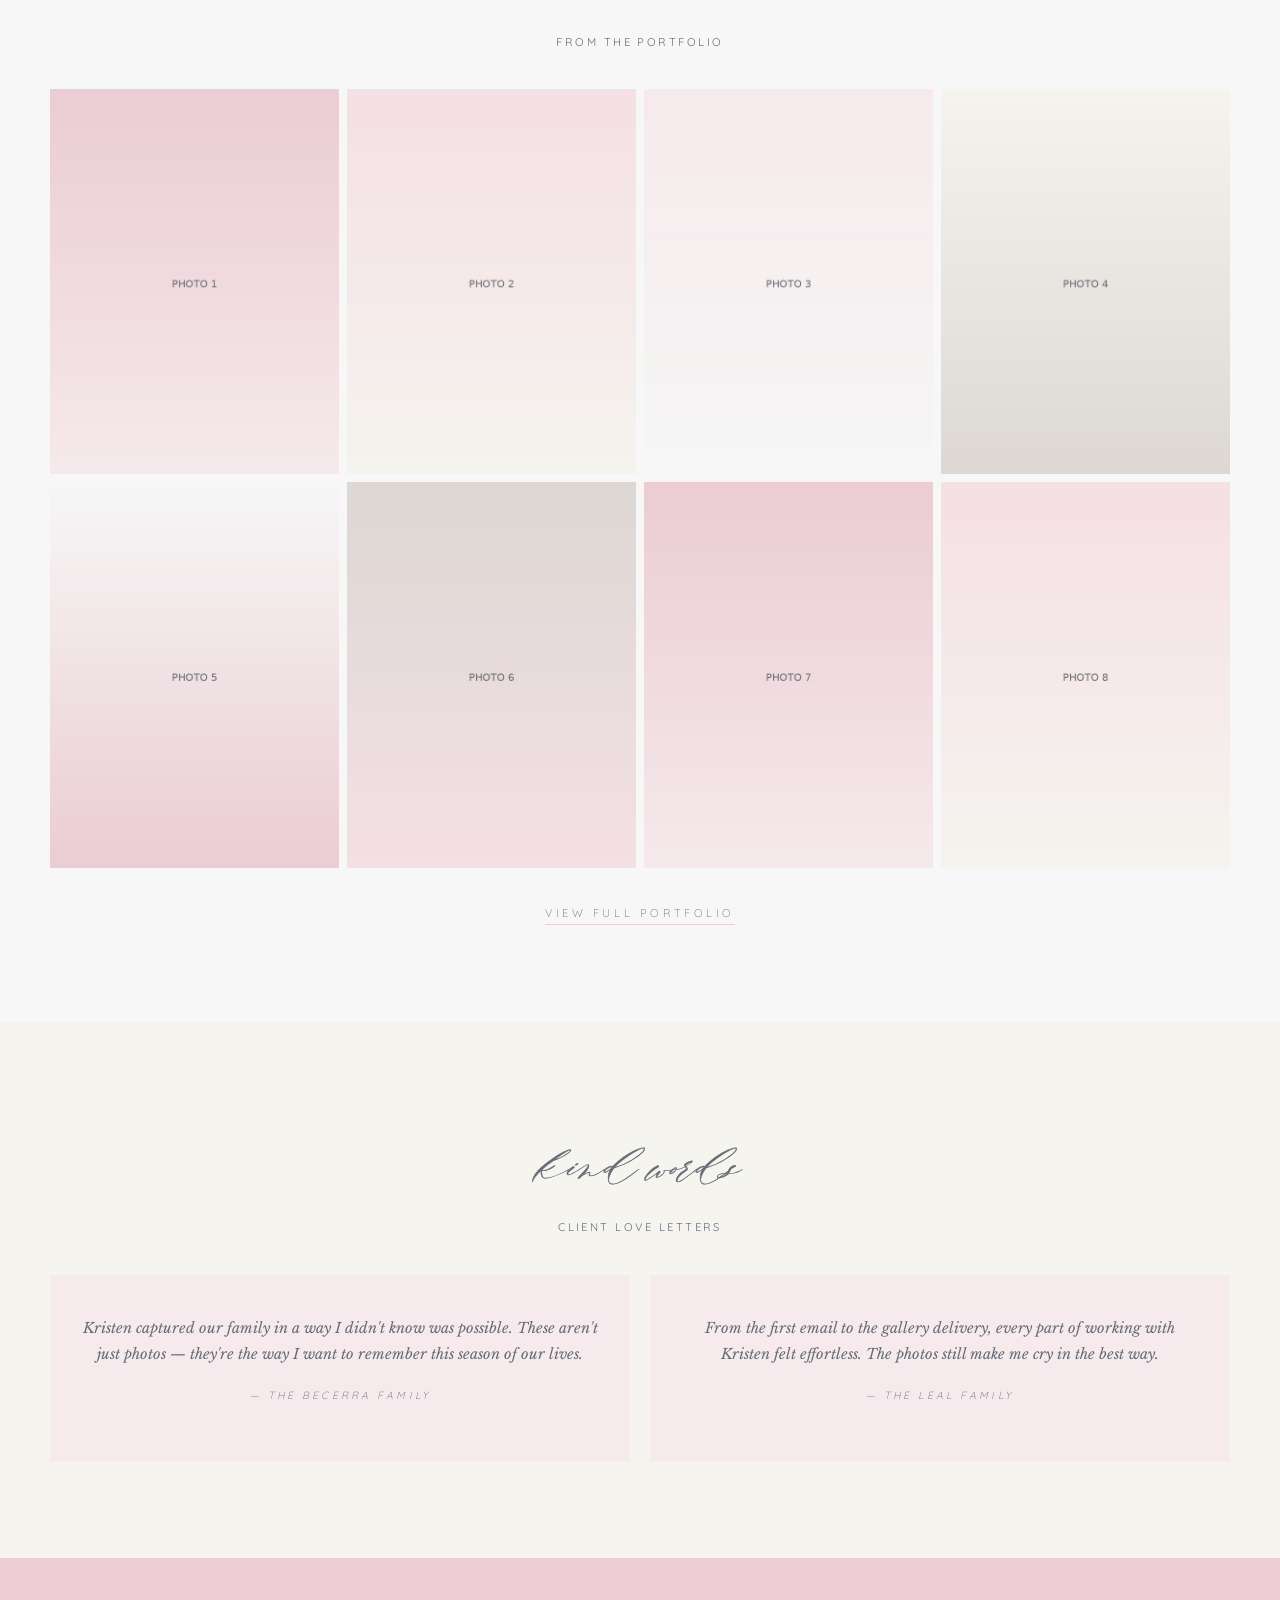
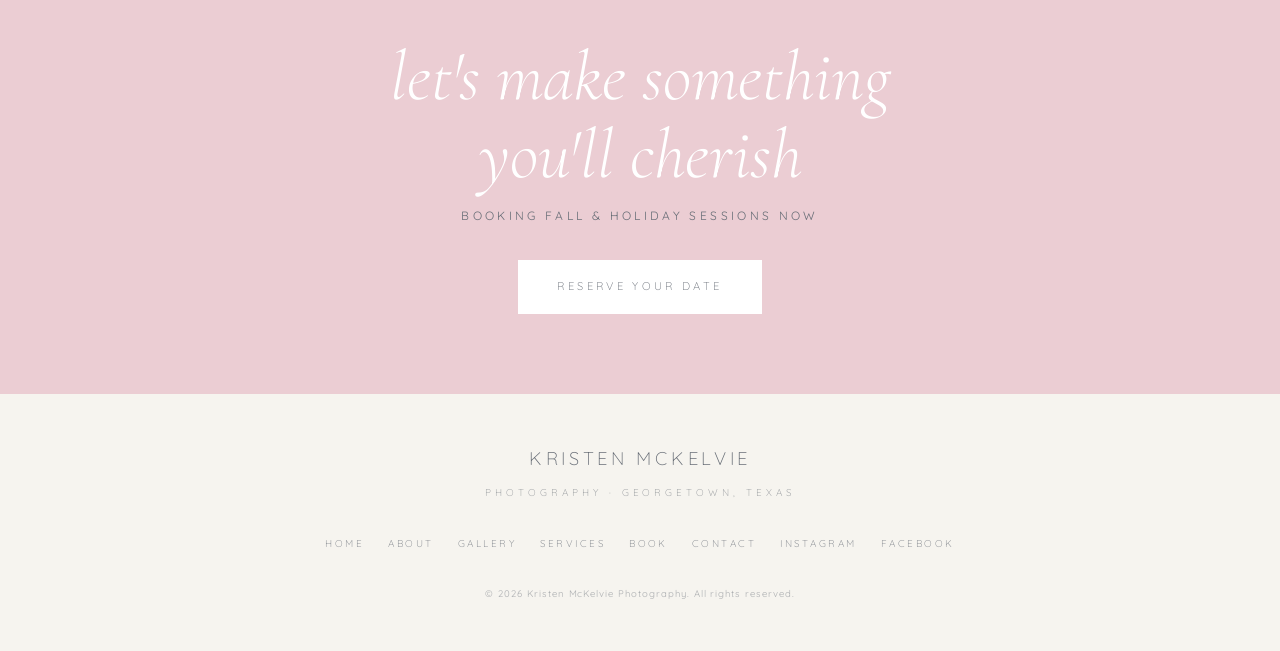
==== commit 5d7c090a: "Fix pricing card alignment: match day in the life font size, remove 'from' prefix Co-Authored-By: Cl" ====
--- a/index.html
+++ b/index.html
@@ -101,9 +101,9 @@
 
         <!-- Day In The Life -->
         <div class="price-card">
-          <div class="tier-name" style="font-size:1.9rem;">day in the life</div>
+          <div class="tier-name">day in the life</div>
           <div class="tier-kicker">Documentary</div>
-          <div class="tier-price"><span class="from">from</span>$950</div>
+          <div class="tier-price">$950</div>
           <ul>
             <li>1 or 3 hours, at home</li>
             <li>Black &amp; white</li>
--- a/css/style.css
+++ b/css/style.css
@@ -40,9 +40,10 @@
 body {
   font-family: var(--font-sans);
   font-weight: 400;
+  font-size: 16px;
   color: var(--slate);
   background: var(--cream);
-  line-height: 1.6;
+  line-height: 1.9;
   -webkit-font-smoothing: antialiased;
 }
 img { max-width: 100%; display: block; }
@@ -58,9 +59,9 @@
 }
 .eyebrow {
   font-family: var(--font-sans);
-  font-weight: 300;
-  font-size: 0.7rem;
-  letter-spacing: 0.35em;
+  font-weight: 400;
+  font-size: 0.75rem;
+  letter-spacing: 0.28em;
   text-transform: uppercase;
   color: var(--slate);
 }
@@ -68,7 +69,7 @@
   font-family: var(--font-serif);
   font-style: italic;
 }
-.section-pad { padding: 5rem 1.5rem; }
+.section-pad { padding: 6rem 1.5rem; }
 .wrap { max-width: var(--maxw); margin: 0 auto; }
 .center { text-align: center; }
 
@@ -133,18 +134,20 @@
   display: flex;
   justify-content: center;
   align-items: center;
-  padding: 0.8rem 2rem;
+  padding: 1rem 2rem;
+  border-top: 1px solid var(--taupe);
+  border-bottom: 1px solid var(--taupe);
 }
 .nav-links {
   display: flex;
-  gap: 1.8rem;
+  gap: 2.8rem;
   list-style: none;
 }
 .nav-links a {
   font-family: var(--font-sans);
-  font-weight: 300;
-  font-size: 0.72rem;
-  letter-spacing: 0.2em;
+  font-weight: 400;
+  font-size: 0.8rem;
+  letter-spacing: 0.18em;
   text-transform: uppercase;
   text-decoration: none;
   color: var(--slate);
@@ -254,10 +257,10 @@
   margin-bottom: 2.25rem;
 }
 .lead {
-  font-size: 1rem;
-  line-height: 1.95;
+  font-size: 1.05rem;
+  line-height: 2.05;
   letter-spacing: 0.01em;
-  max-width: 600px;
+  max-width: 620px;
   margin: 0 auto;
 }
 .tagline {
@@ -309,7 +312,7 @@
   justify-content: center;
   margin-bottom: 0.3rem;
 }
-.price-card.featured .tier-name { margin-top: 1rem; }
+.price-card.featured .tier-name { margin-top: 0; }
 .price-card .tier-kicker {
   font-family: var(--font-sans);
   font-weight: 300;
@@ -333,9 +336,9 @@
 }
 .price-card ul { list-style: none; }
 .price-card li {
-  font-size: 0.78rem;
-  letter-spacing: 0.04em;
-  padding: 0.3rem 0;
+  font-size: 0.9rem;
+  letter-spacing: 0.02em;
+  padding: 0.4rem 0;
 }
 
 /* ============================================
@@ -350,15 +353,15 @@
 .split-img {
   background: var(--taupe);
   background-size: cover;
-  background-position: center;
+  background-position: top center;
   min-height: 360px;
 }
 .split h2 { font-weight: normal; }
 .split p {
-  font-size: 0.85rem;
-  line-height: 1.95;
-  letter-spacing: 0.03em;
-  margin-bottom: 0.9rem;
+  font-size: 1rem;
+  line-height: 2.0;
+  letter-spacing: 0.01em;
+  margin-bottom: 1rem;
 }
 
 /* ============================================
@@ -419,9 +422,13 @@
   padding: 5rem 1.5rem;
 }
 .cta-banner .script {
-  font-size: clamp(3rem, 6vw, 5rem);
+  font-family: "Cormorant Garamond", Georgia, serif;
+  font-size: clamp(2.8rem, 5.5vw, 4.5rem);
+  font-weight: 300;
+  font-style: italic;
   color: var(--white);
   margin-bottom: 0.75rem;
+  -webkit-text-stroke: 0;
 }
 .cta-banner .eyebrow { margin-bottom: 2rem; }
 
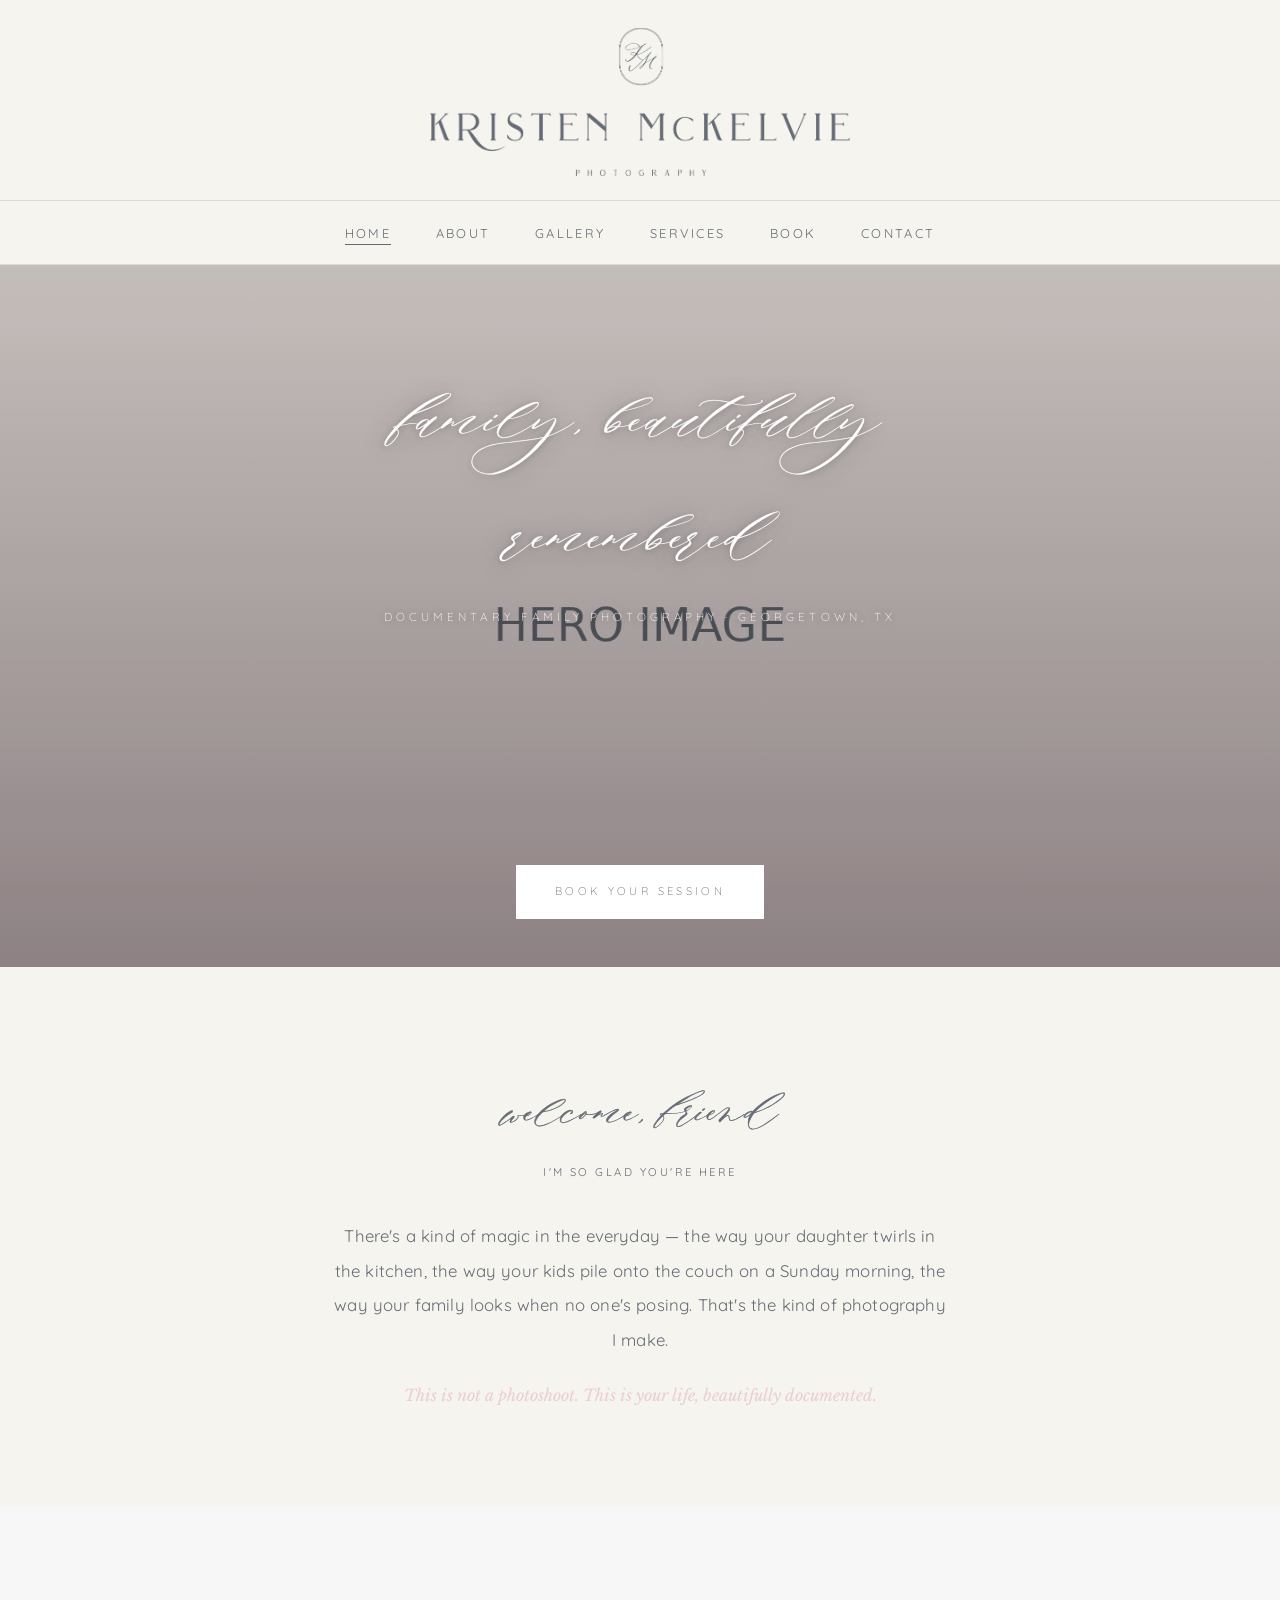
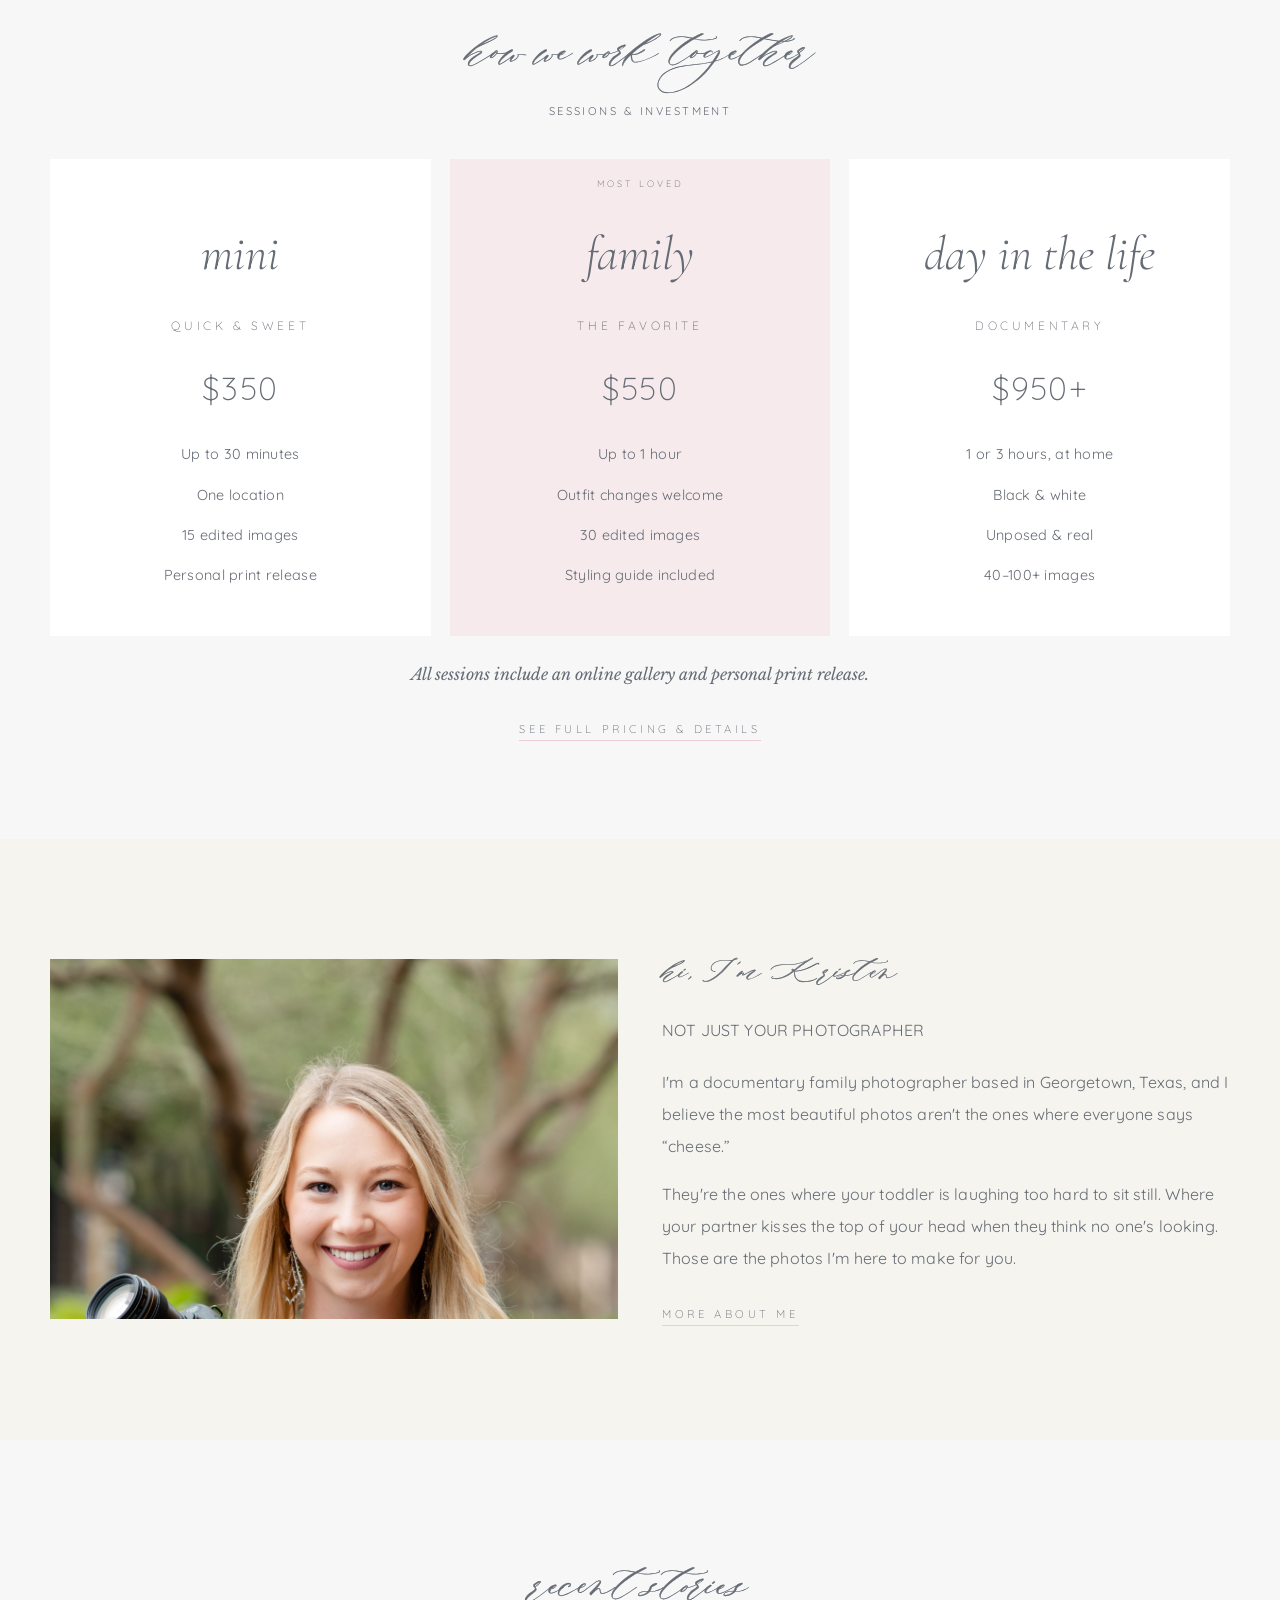
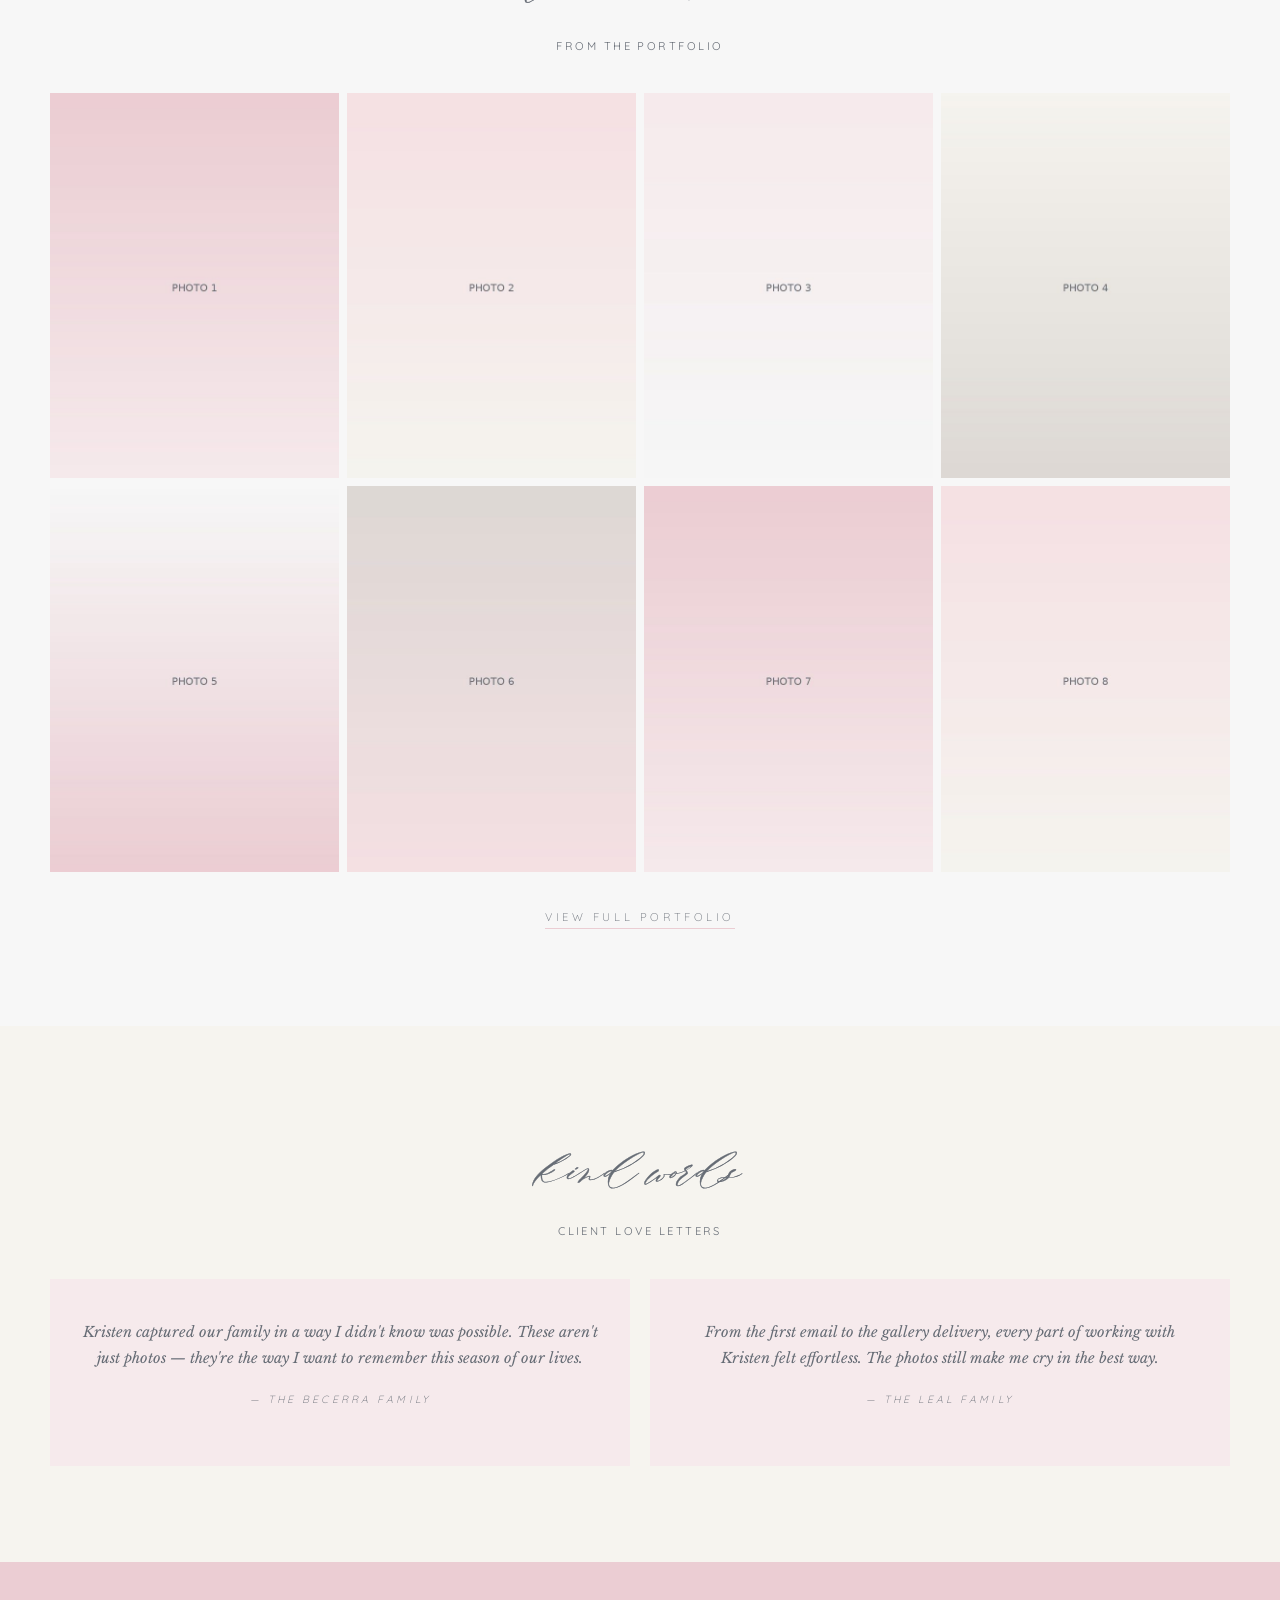
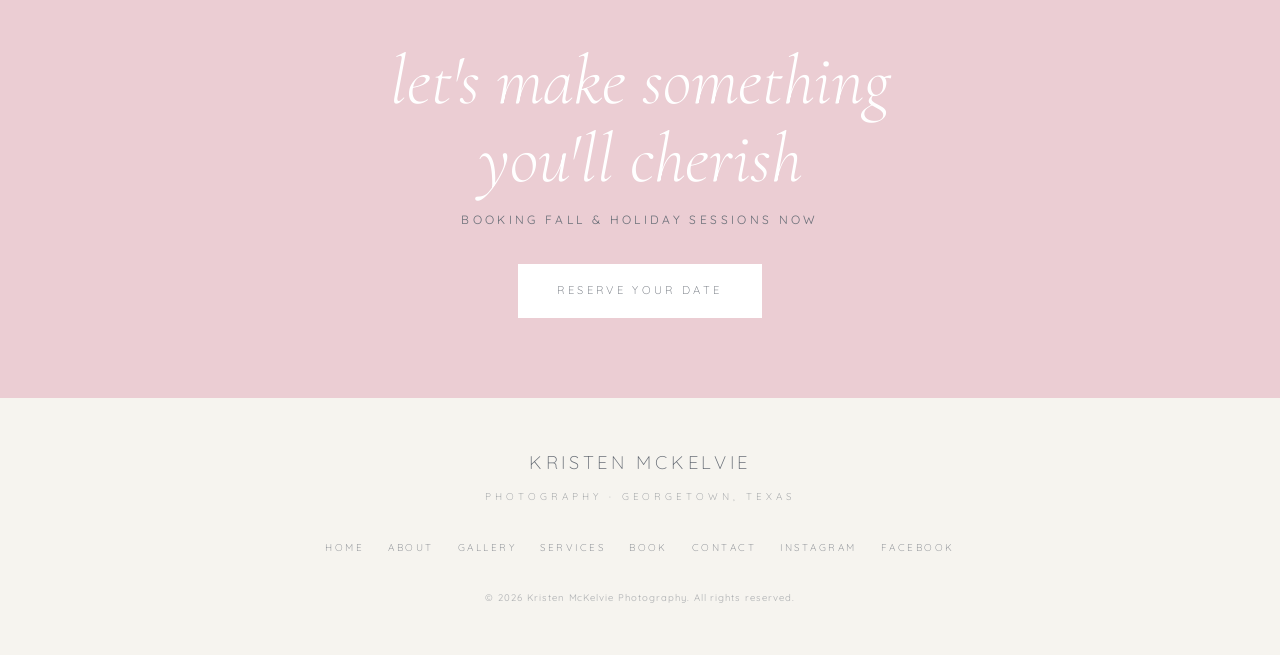
==== commit 7ce3125f: "Bump tier kicker font size, add + to $950 Co-Authored-By: Claude Sonnet 4.6 <noreply@anthropic.com>" ====
--- a/index.html
+++ b/index.html
@@ -103,7 +103,7 @@
         <div class="price-card">
           <div class="tier-name">day in the life</div>
           <div class="tier-kicker">Documentary</div>
-          <div class="tier-price">$950</div>
+          <div class="tier-price">$950+</div>
           <ul>
             <li>1 or 3 hours, at home</li>
             <li>Black &amp; white</li>
--- a/css/style.css
+++ b/css/style.css
@@ -316,7 +316,7 @@
 .price-card .tier-kicker {
   font-family: var(--font-sans);
   font-weight: 300;
-  font-size: 0.62rem;
+  font-size: 0.75rem;
   letter-spacing: 0.3em;
   text-transform: uppercase;
   margin-bottom: 1.25rem;
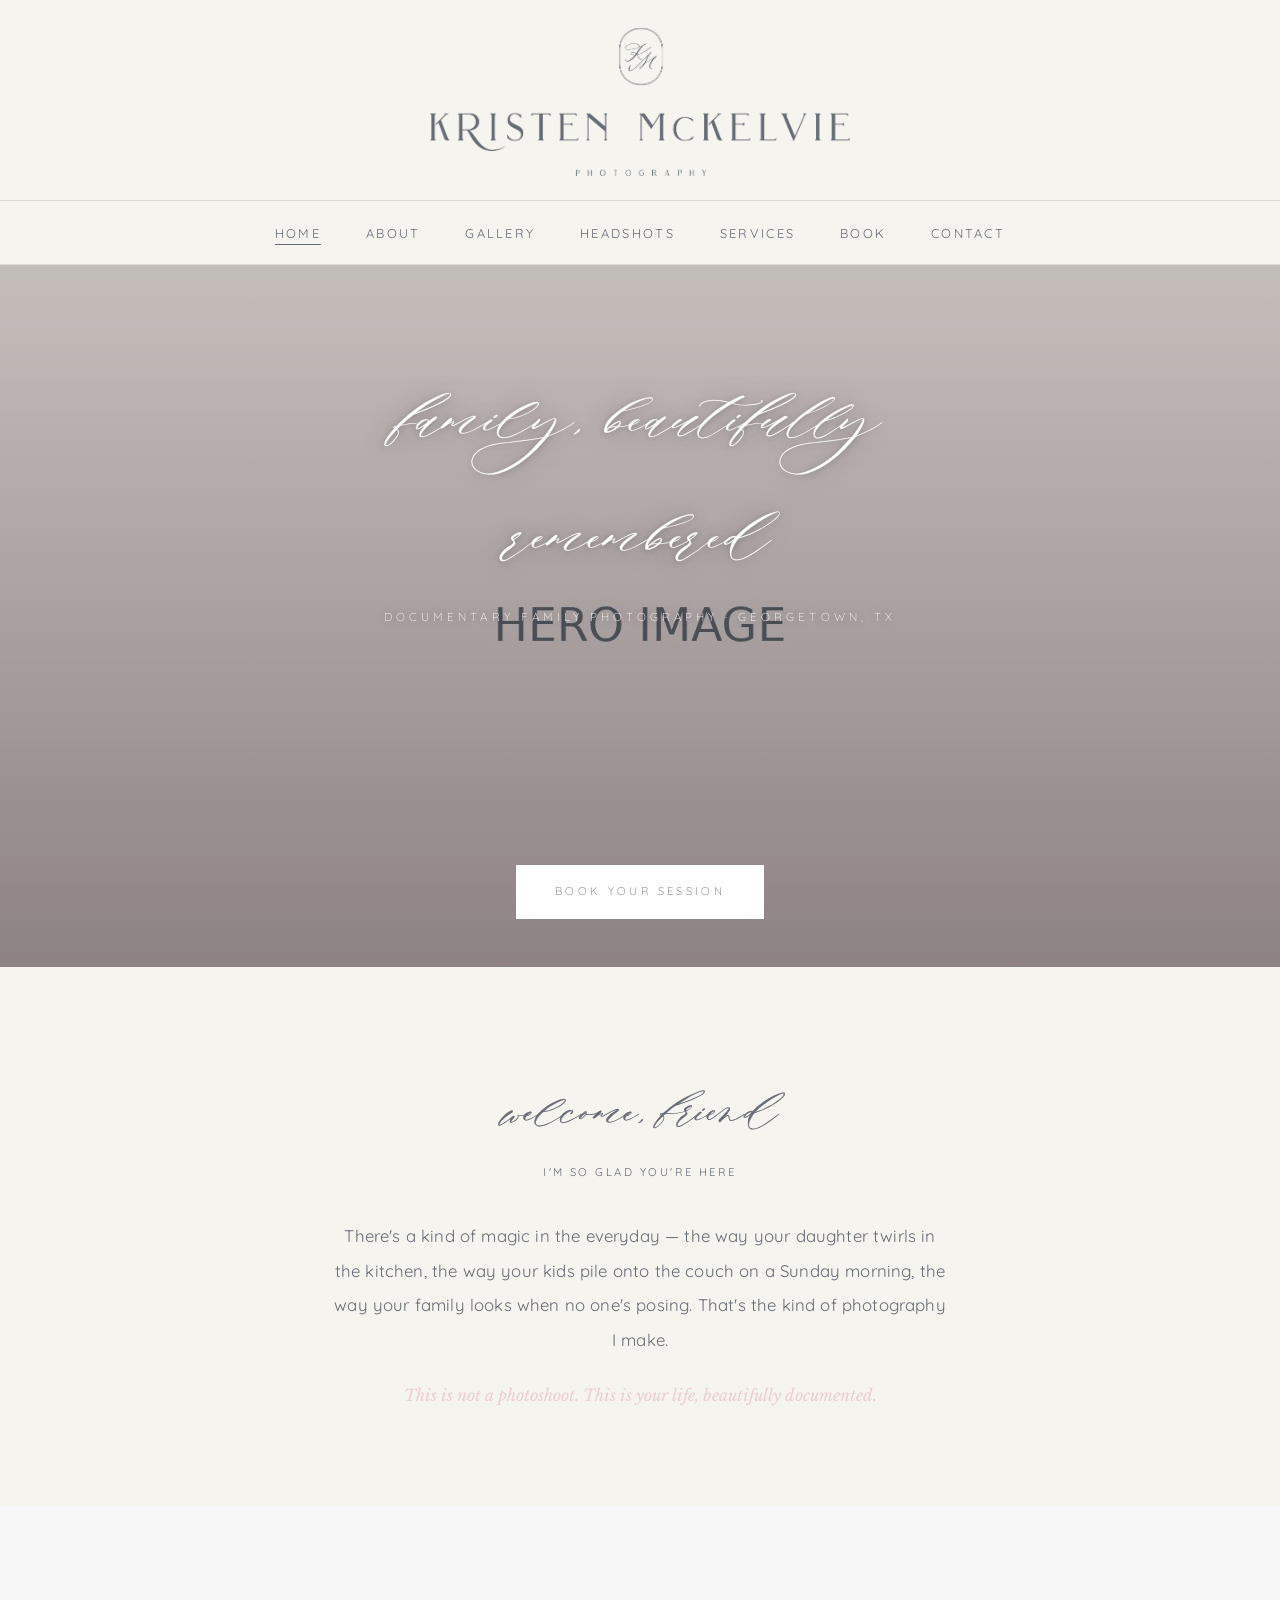
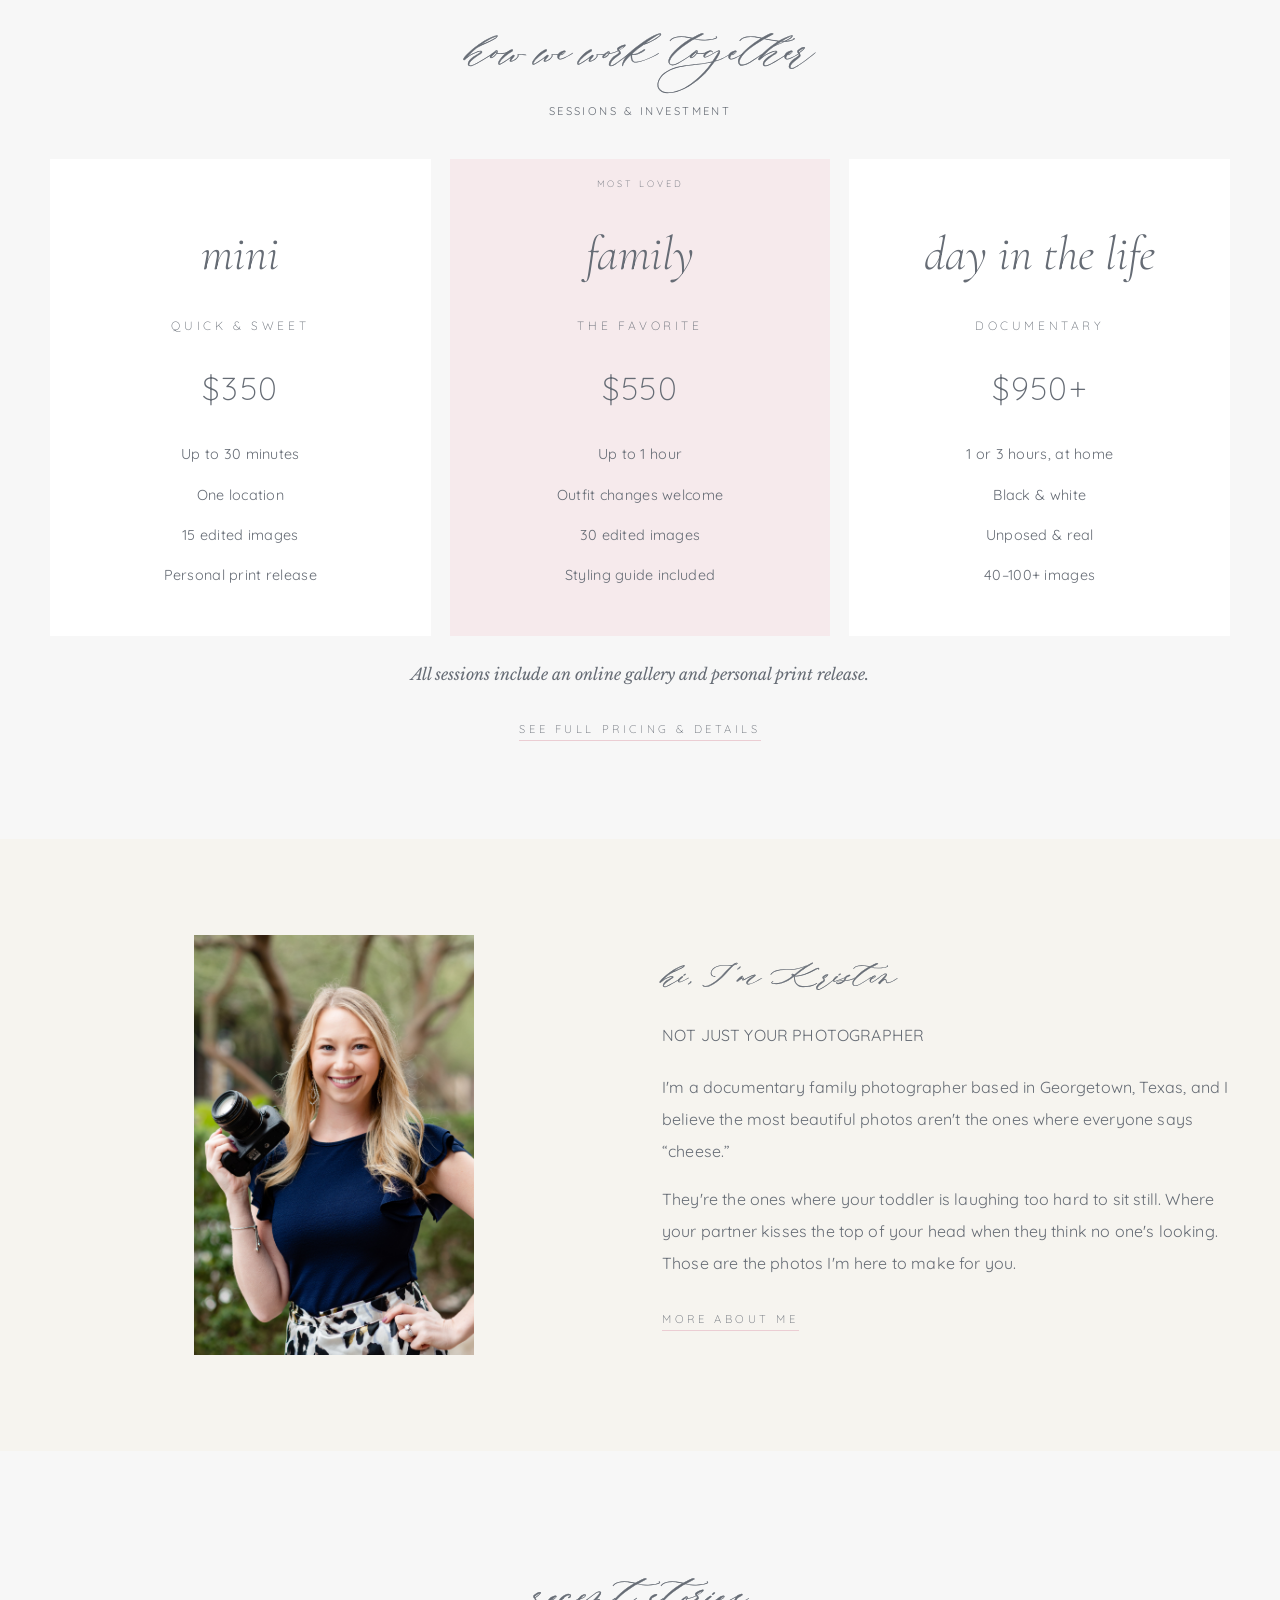
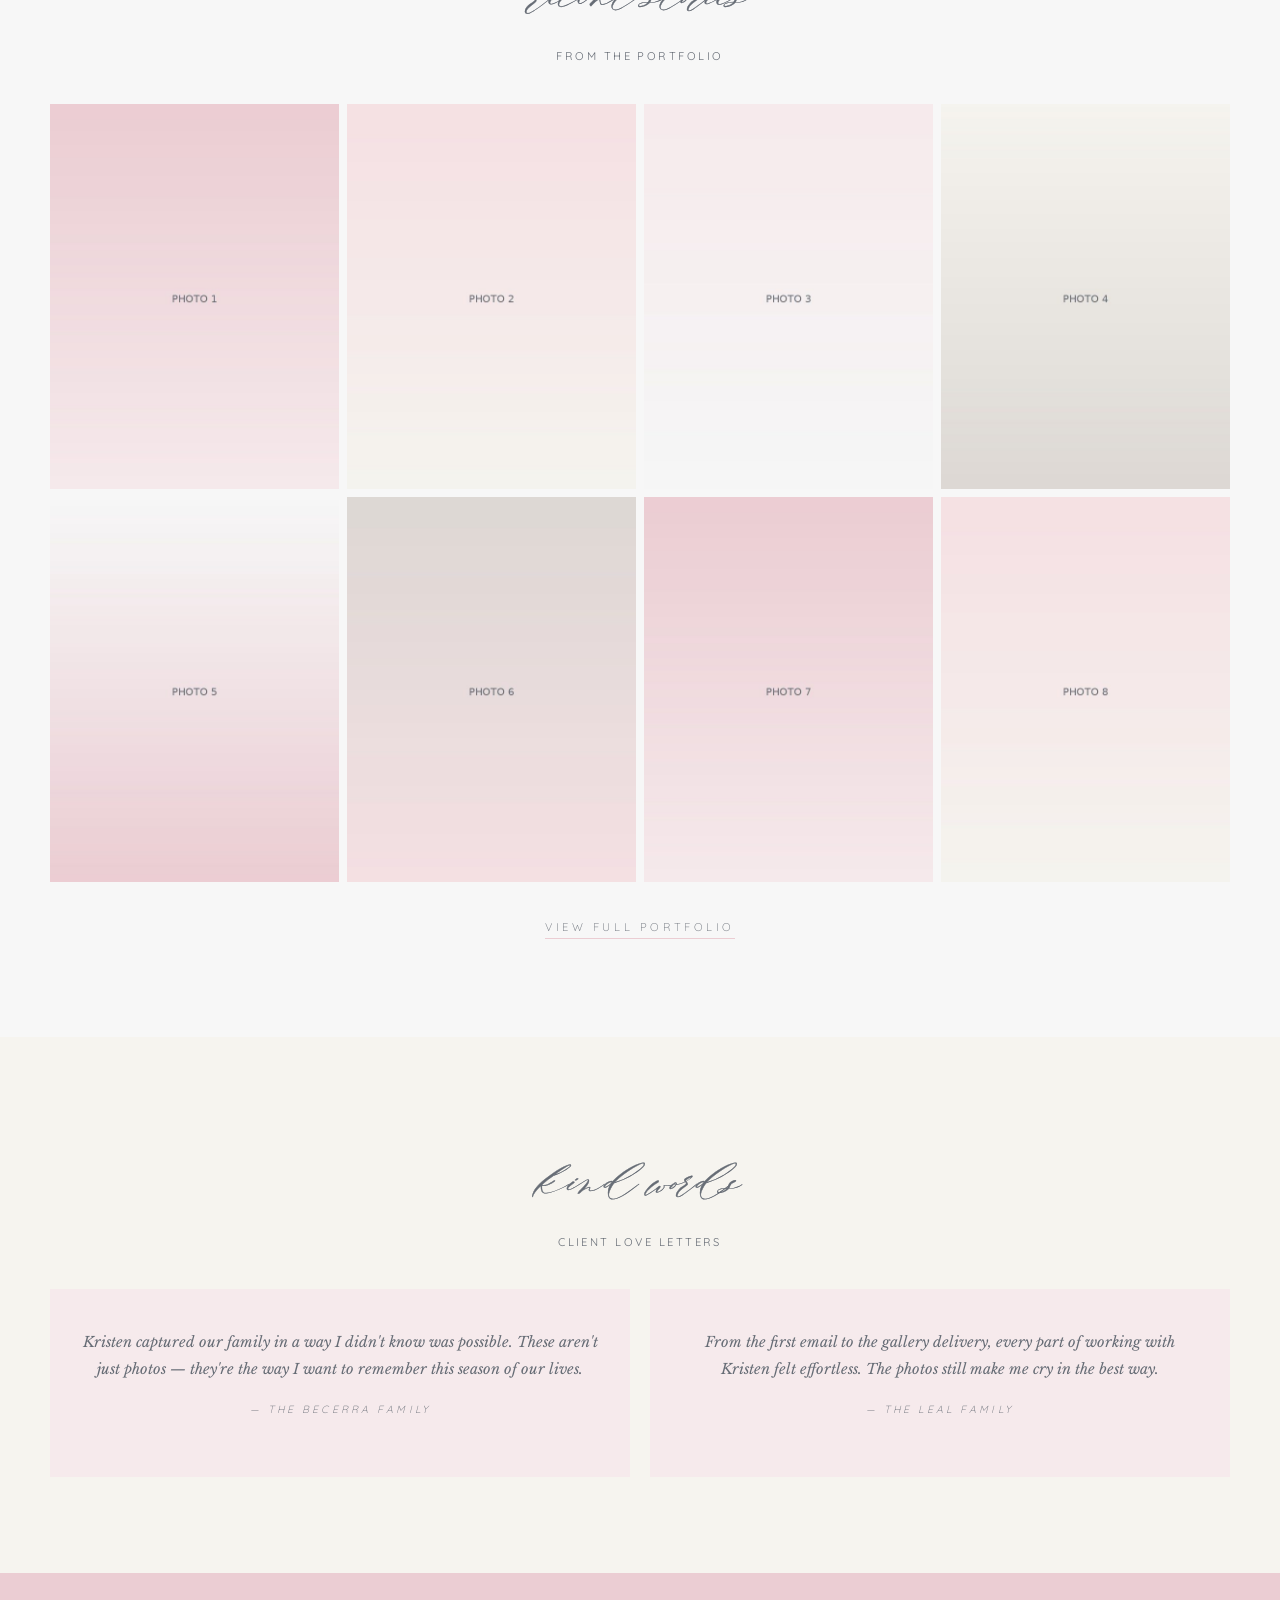
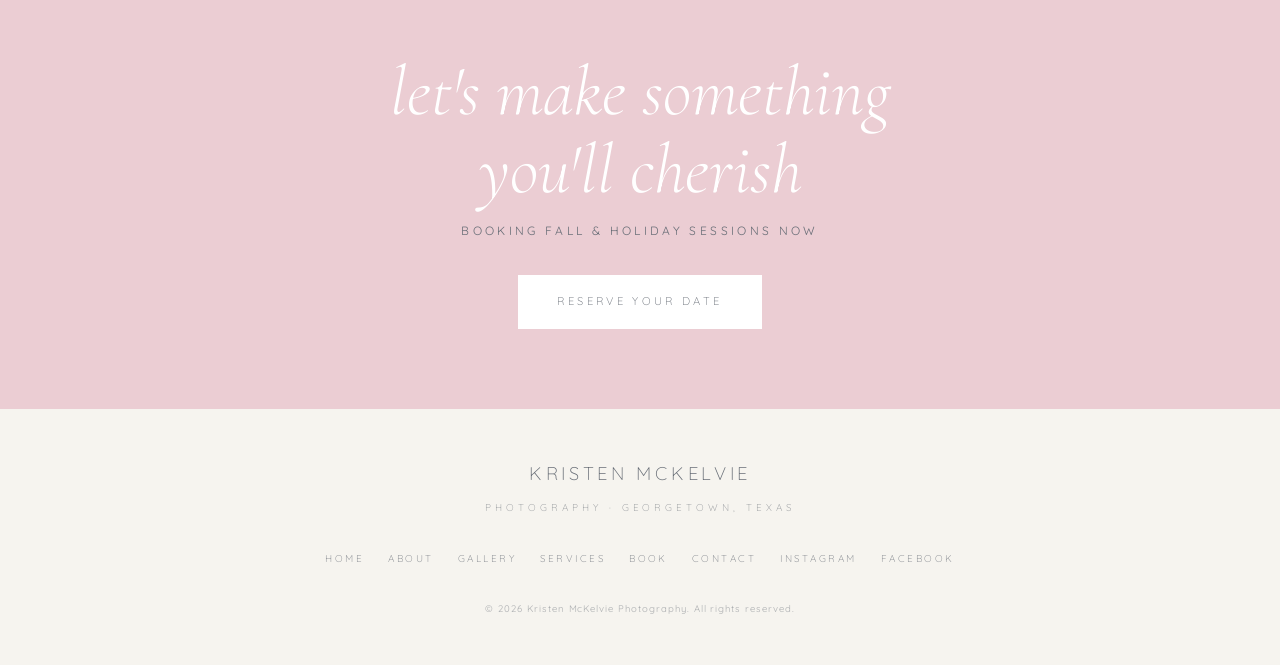
==== commit 2e42fc6a: "Add headshots page, nav link, and services callout - New headshots.html with two packages ($250 clas" ====
--- a/index.html
+++ b/index.html
@@ -30,6 +30,7 @@
         <li><a href="index.html" class="active">Home</a></li>
         <li><a href="about.html">About</a></li>
         <li><a href="gallery.html">Gallery</a></li>
+        <li><a href="headshots.html">Headshots</a></li>
         <li><a href="services.html">Services</a></li>
         <li><a href="booking.html">Book</a></li>
         <li><a href="contact.html">Contact</a></li>
--- a/css/style.css
+++ b/css/style.css
@@ -351,10 +351,11 @@
   align-items: center;
 }
 .split-img {
-  background: var(--taupe);
-  background-size: cover;
-  background-position: top center;
-  min-height: 360px;
+  background: var(--cream);
+  background-size: contain;
+  background-repeat: no-repeat;
+  background-position: center center;
+  min-height: 420px;
 }
 .split h2 { font-weight: normal; }
 .split p {
@@ -554,12 +555,12 @@
 .step h3 {
   font-family: var(--font-sans);
   font-weight: 300;
-  font-size: 0.72rem;
+  font-size: 0.85rem;
   letter-spacing: 0.25em;
   text-transform: uppercase;
   margin-bottom: 0.5rem;
 }
-.step p { font-size: 0.8rem; line-height: 1.8; }
+.step p { font-size: 0.95rem; line-height: 1.9; }
 
 /* ============================================
    FAQ
